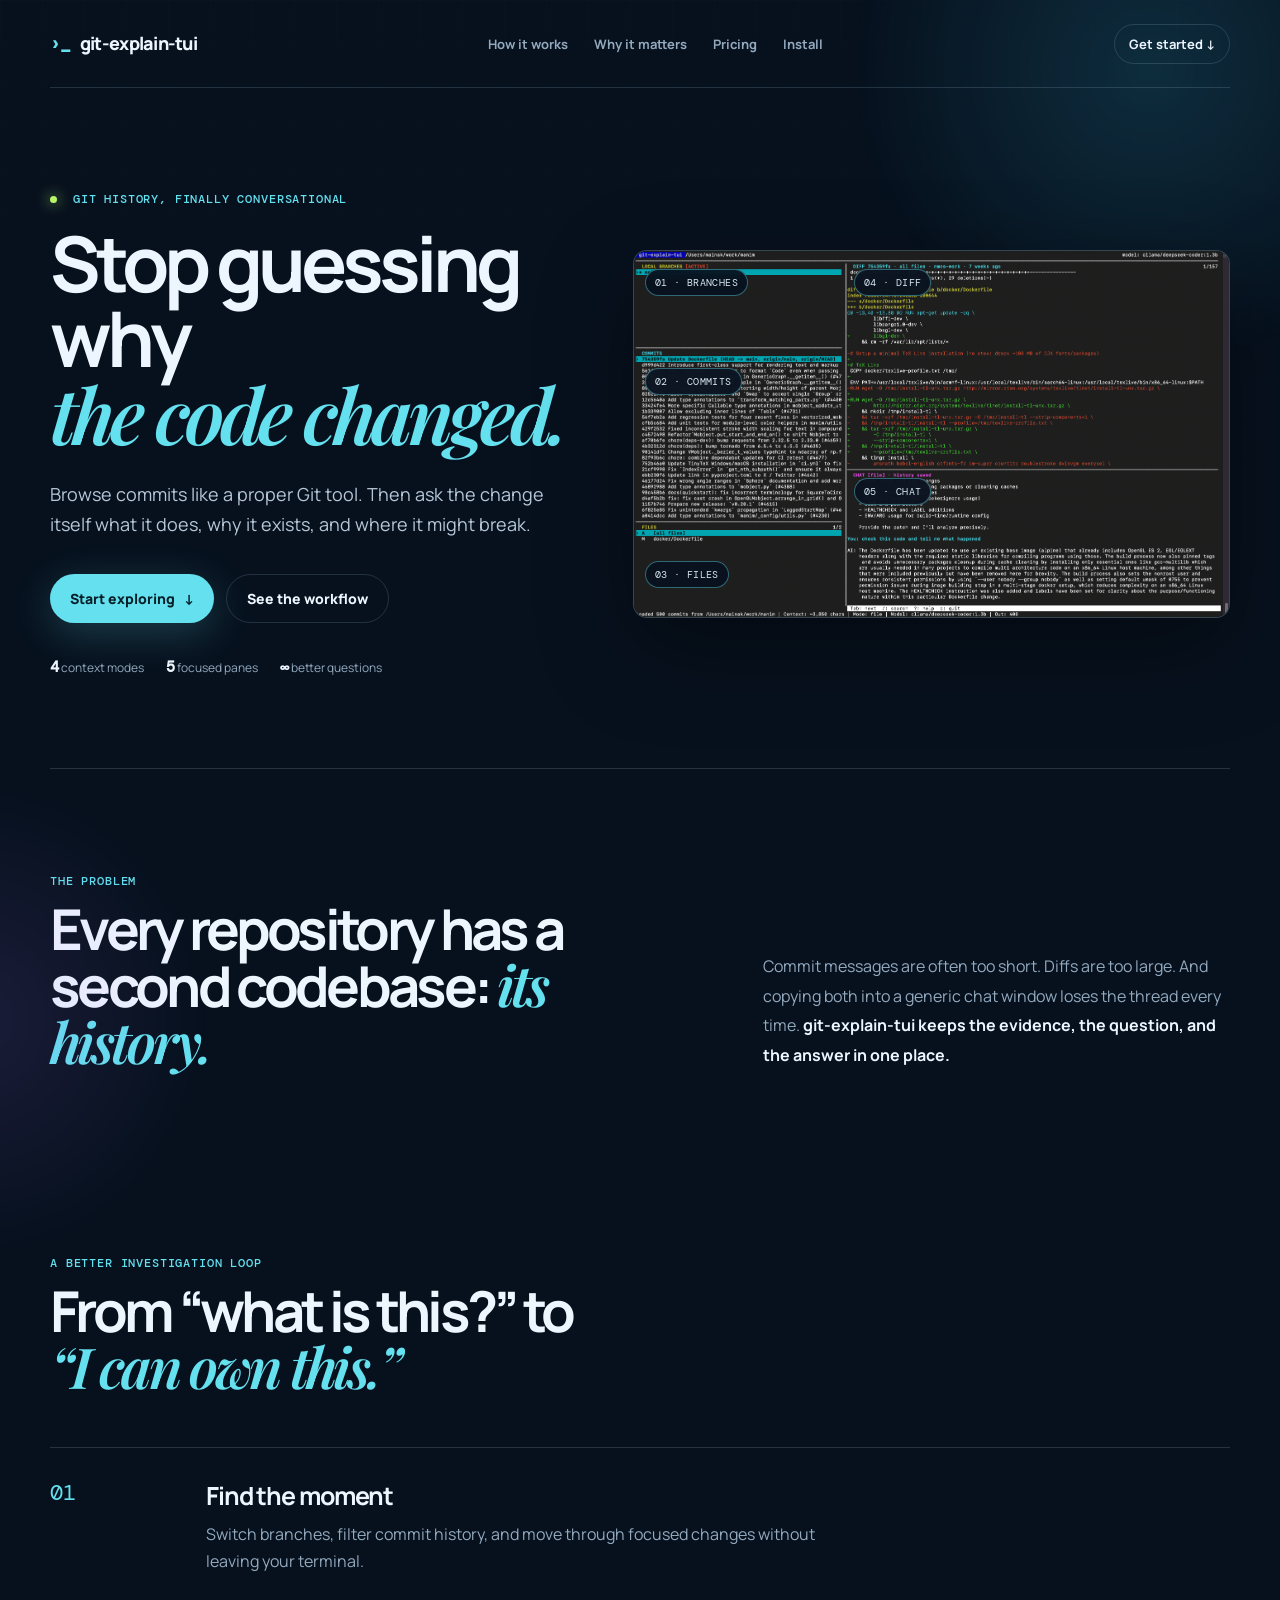
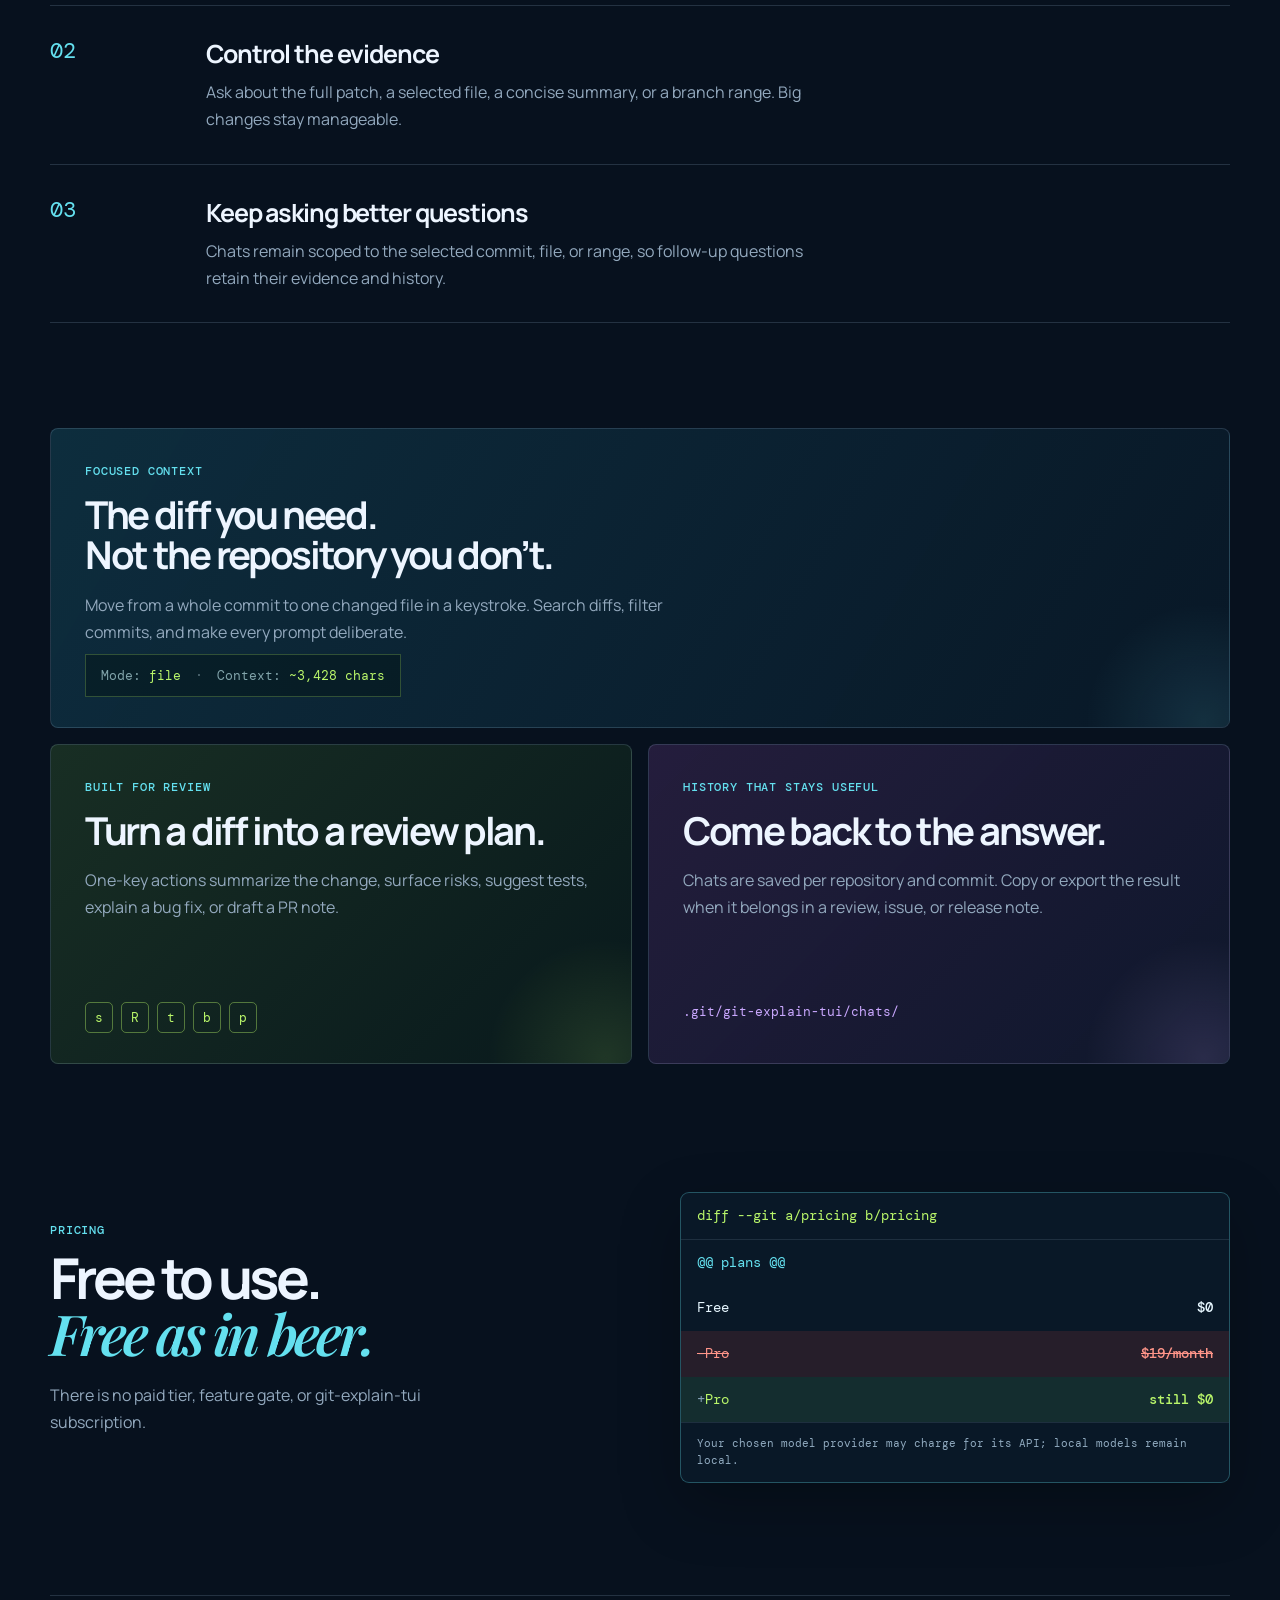
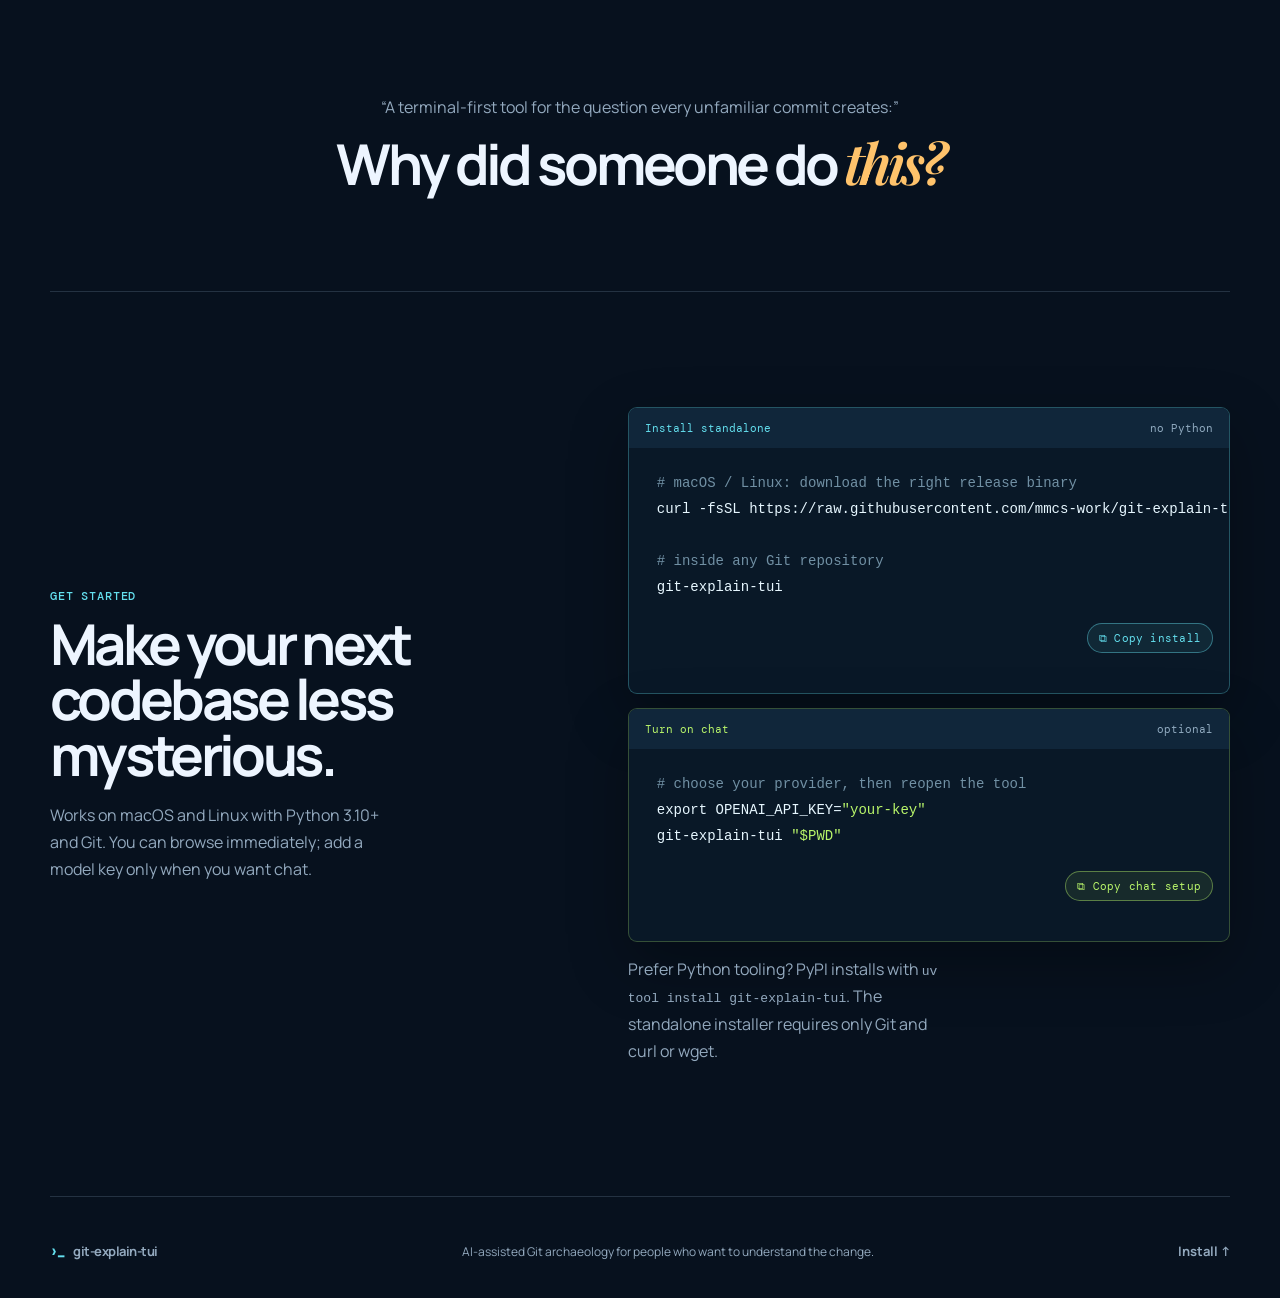
==== docs/index.html @ f576dd22 "Add standalone release installer" ====
<!doctype html>
<html lang="en">
  <head>
    <meta charset="utf-8" />
    <meta name="viewport" content="width=device-width, initial-scale=1" />
    <meta
      name="description"
      content="git-explain-tui is a terminal-first way to understand a repository's history with commit-scoped AI conversations."
    />
    <meta name="theme-color" content="#08111f" />
    <title>git-explain-tui — ask your Git history</title>
    <link rel="stylesheet" href="site.css" />
  </head>
  <body>
    <div class="glow glow-one" aria-hidden="true"></div>
    <div class="glow glow-two" aria-hidden="true"></div>

    <header class="site-header shell">
      <a class="brand" href="#top" aria-label="git-explain-tui home">
        <span class="brand-mark">›_</span> git-explain-tui
      </a>
      <nav aria-label="Main navigation">
        <a href="#workflow">How it works</a>
        <a href="#features">Why it matters</a>
        <a href="#pricing">Pricing</a>
        <a href="#install">Install</a>
      </nav>
      <a class="header-link" href="#install">Get started <span aria-hidden="true">↓</span></a>
    </header>

    <main id="top">
      <section class="hero shell">
        <div class="hero-copy">
          <p class="eyebrow"><span class="status-dot"></span> Git history, finally conversational</p>
          <h1>Stop guessing why<br /><em>the code changed.</em></h1>
          <p class="hero-lede">
            Browse commits like a proper Git tool. Then ask the change itself
            what it does, why it exists, and where it might break.
          </p>
          <div class="hero-actions">
            <a class="button button-primary" href="#install">Start exploring <span aria-hidden="true">↓</span></a>
            <a class="button button-quiet" href="#workflow">See the workflow</a>
          </div>
          <div class="proof-row" aria-label="Product highlights">
            <span><b>4</b> context modes</span>
            <span><b>5</b> focused panes</span>
            <span><b>∞</b> better questions</span>
          </div>
        </div>

        <div class="terminal-stage" aria-label="git-explain-tui terminal interface preview">
          <img src="git-explain-tui-interface.png" alt="git-explain-tui browsing commits, focused diffs, changed files, and a saved AI chat" />
          <span class="pane-label pane-branches" aria-hidden="true">01 · Branches</span>
          <span class="pane-label pane-commits" aria-hidden="true">02 · Commits</span>
          <span class="pane-label pane-files" aria-hidden="true">03 · Files</span>
          <span class="pane-label pane-diff" aria-hidden="true">04 · Diff</span>
          <span class="pane-label pane-chat" aria-hidden="true">05 · Chat</span>
        </div>
      </section>

      <section class="thesis shell">
        <p class="section-kicker">The problem</p>
        <div class="thesis-grid">
          <h2>Every repository has a<br />second codebase: <em>its history.</em></h2>
          <p>
            Commit messages are often too short. Diffs are too large. And copying both into a generic chat window loses the thread every time.
            <strong>git-explain-tui keeps the evidence, the question, and the answer in one place.</strong>
          </p>
        </div>
      </section>

      <section class="workflow shell" id="workflow">
        <div class="section-heading">
          <p class="section-kicker">A better investigation loop</p>
          <h2>From “what is this?” to<br /><em>“I can own this.”</em></h2>
        </div>
        <ol class="steps">
          <li>
            <span class="step-number">01</span>
            <div>
              <h3>Find the moment</h3>
              <p>Switch branches, filter commit history, and move through focused changes without leaving your terminal.</p>
            </div>
          </li>
          <li>
            <span class="step-number">02</span>
            <div>
              <h3>Control the evidence</h3>
              <p>Ask about the full patch, a selected file, a concise summary, or a branch range. Big changes stay manageable.</p>
            </div>
          </li>
          <li>
            <span class="step-number">03</span>
            <div>
              <h3>Keep asking better questions</h3>
              <p>Chats remain scoped to the selected commit, file, or range, so follow-up questions retain their evidence and history.</p>
            </div>
          </li>
        </ol>
      </section>

      <section class="feature-grid shell" id="features">
        <article class="feature feature-wide">
          <p class="feature-label">Focused context</p>
          <h3>The diff you need.<br />Not the repository you don’t.</h3>
          <p>Move from a whole commit to one changed file in a keystroke. Search diffs, filter commits, and make every prompt deliberate.</p>
          <div class="mini-code"><span>Mode:</span> file <i>·</i> <span>Context:</span> ~3,428 chars</div>
        </article>
        <article class="feature accent-green">
          <p class="feature-label">Built for review</p>
          <h3>Turn a diff into a review plan.</h3>
          <p>One-key actions summarize the change, surface risks, suggest tests, explain a bug fix, or draft a PR note.</p>
          <div class="key-row"><kbd>s</kbd><kbd>R</kbd><kbd>t</kbd><kbd>b</kbd><kbd>p</kbd></div>
        </article>
        <article class="feature accent-purple">
          <p class="feature-label">History that stays useful</p>
          <h3>Come back to the answer.</h3>
          <p>Chats are saved per repository and commit. Copy or export the result when it belongs in a review, issue, or release note.</p>
          <p class="path">.git/git-explain-tui/chats/</p>
        </article>
      </section>

      <section class="pricing shell" id="pricing" aria-labelledby="pricing-title">
        <div class="pricing-copy">
          <p class="section-kicker">Pricing</p>
          <h2 id="pricing-title">Free to use.<br /><em>Free as in beer.</em></h2>
          <p>There is no paid tier, feature gate, or git-explain-tui subscription.</p>
        </div>
        <div class="pricing-diff" aria-label="Free and Pro both cost zero dollars">
          <div class="diff-file">diff --git a/pricing b/pricing</div>
          <div class="diff-hunk">@@ plans @@</div>
          <div class="price-row"><span>Free</span><strong>$0</strong></div>
          <div class="price-row removed"><span>Pro</span><strong>$19/month</strong></div>
          <div class="price-row added"><span>Pro</span><strong>still $0</strong></div>
          <p class="pricing-note">Your chosen model provider may charge for its API; local models remain local.</p>
        </div>
      </section>

      <section class="quote shell">
        <p>“A terminal-first tool for the question every unfamiliar commit creates:”</p>
        <h2>Why did someone do <em>this?</em></h2>
      </section>

      <section class="install shell" id="install">
        <div>
          <p class="section-kicker">Get started</p>
          <h2>Make your next<br />codebase less mysterious.</h2>
          <p class="install-copy">Works on macOS and Linux with Python 3.10+ and Git. You can browse immediately; add a model key only when you want chat.</p>
        </div>
        <div class="install-stack">
          <div class="install-card">
            <div class="install-tabs"><span class="active">Install standalone</span><span>no Python</span></div>
            <pre><code id="try-command"><span class="dim"># macOS / Linux: download the right release binary</span>
curl -fsSL https://raw.githubusercontent.com/mmcs-work/git-explain-tui/main/install.sh | sh

<span class="dim"># inside any Git repository</span>
git-explain-tui</code></pre>
            <button class="copy-button" type="button" data-copy-target="try-command">Copy install</button>
            <p class="copy-message" aria-live="polite"></p>
          </div>
          <div class="install-card install-card-secondary">
            <div class="install-tabs"><span class="active">Turn on chat</span><span>optional</span></div>
            <pre><code id="chat-command"><span class="dim"># choose your provider, then reopen the tool</span>
export OPENAI_API_KEY=<span class="string">"your-key"</span>
git-explain-tui <span class="string">"$PWD"</span></code></pre>
            <button class="copy-button" type="button" data-copy-target="chat-command">Copy chat setup</button>
            <p class="copy-message" aria-live="polite"></p>
          </div>
          <p class="install-copy">Prefer Python tooling? PyPI installs with <code>uv tool install git-explain-tui</code>. The standalone installer requires only Git and curl or wget.</p>
        </div>
      </section>
    </main>

    <footer class="shell footer">
      <a class="brand" href="#top"><span class="brand-mark">›_</span> git-explain-tui</a>
      <p>AI-assisted Git archaeology for people who want to understand the change.</p>
      <a href="#install">Install <span aria-hidden="true">↑</span></a>
    </footer>
    <script src="site.js"></script>
  </body>
</html>
---- docs/site.css ----
@import url('https://fonts.googleapis.com/css2?family=DM+Mono:wght@400;500&family=Manrope:wght@400;500;600;700;800&family=Playfair+Display:ital,wght@0,600;0,700;1,600;1,700&display=swap');

:root { --ink:#edf5ff; --muted:#93a9be; --line:rgba(176,211,239,.17); --night:#07111e; --panel:#0b1a2a; --cyan:#64e0ef; --lime:#b9f66a; --violet:#caa8ff; --orange:#ffc36b; }
* { box-sizing:border-box; }
html { scroll-behavior:smooth; }
body { margin:0; color:var(--ink); background:var(--night); font-family:Manrope,system-ui,sans-serif; overflow-x:hidden; }
body::before { content:""; position:fixed; inset:0; pointer-events:none; opacity:.42; background-image:linear-gradient(rgba(145,187,218,.035) 1px,transparent 1px),linear-gradient(90deg,rgba(145,187,218,.035) 1px,transparent 1px); background-size:42px 42px; mask-image:linear-gradient(to bottom,black,transparent 72%); }
.shell { width:min(1180px,calc(100% - 48px)); margin-inline:auto; }
.glow { position:absolute; border-radius:50%; filter:blur(2px); pointer-events:none; }
.glow-one { width:620px; height:620px; top:-240px; right:-180px; background:radial-gradient(circle,rgba(49,172,205,.18),transparent 68%); }
.glow-two { width:480px; height:480px; top:780px; left:-270px; background:radial-gradient(circle,rgba(164,109,245,.13),transparent 70%); }
.site-header { height:88px; display:flex; align-items:center; justify-content:space-between; position:relative; z-index:1; border-bottom:1px solid var(--line); }
.brand { color:var(--ink); font-weight:800; text-decoration:none; letter-spacing:-.04em; font-size:18px; }
.brand-mark { color:var(--cyan); font-family:"DM Mono",monospace; margin-right:6px; }
nav { display:flex; gap:26px; } nav a,.header-link,.footer a { color:var(--muted); text-decoration:none; font-size:13px; font-weight:700; } nav a:hover,.header-link:hover,.footer a:hover { color:var(--cyan); }
.header-link { color:var(--ink); border:1px solid var(--line); border-radius:999px; padding:10px 14px; }
.hero { min-height:680px; display:grid; grid-template-columns:1fr 1.1fr; gap:40px; align-items:center; padding:88px 0 76px; position:relative; }
.eyebrow,.section-kicker,.feature-label { color:var(--cyan); font-family:"DM Mono",monospace; font-size:12px; font-weight:500; letter-spacing:.07em; text-transform:uppercase; }
.status-dot { width:7px; height:7px; display:inline-block; border-radius:50%; background:var(--lime); box-shadow:0 0 14px var(--lime); margin-right:8px; }
h1,h2,h3,p { margin-top:0; } h1,h2 { letter-spacing:-.065em; line-height:.98; } h1 { font-size:clamp(52px,6vw,84px); margin:18px 0 26px; } h2 { font-size:clamp(38px,4.4vw,62px); } h1 em,h2 em { font-family:"Playfair Display",serif; font-weight:600; color:var(--cyan); } .hero-lede { max-width:500px; color:#b6c7d7; font-size:18px; line-height:1.7; }
.hero-actions { display:flex; gap:12px; margin:34px 0; }.button { display:inline-flex; gap:9px; align-items:center; text-decoration:none; border-radius:999px; padding:14px 20px; font-size:14px; font-weight:800; }.button-primary { background:var(--cyan); color:#06202a; box-shadow:0 10px 40px rgba(100,224,239,.22); }.button-quiet { color:var(--ink); border:1px solid var(--line); }.button:hover { transform:translateY(-2px); }
.proof-row { display:flex; gap:22px; color:var(--muted); font-size:12px; }.proof-row b { color:var(--ink); font-family:"DM Mono",monospace; font-size:15px; }
.terminal-stage { position:relative; max-width:700px; margin-left:auto; filter:drop-shadow(0 30px 46px rgba(0,0,0,.42)); }.terminal-stage img { width:100%; display:block; border:1px solid rgba(158,218,239,.25); border-radius:14px; background:#10151c; }.pane-label { position:absolute; z-index:1; border:1px solid rgba(100,224,239,.42); border-radius:999px; background:rgba(7,17,30,.9); backdrop-filter:blur(7px); color:#d8e8f3; font:10px "DM Mono",monospace; padding:6px 9px; text-transform:uppercase; letter-spacing:.04em; }.pane-branches { left:2%; top:5%; }.pane-commits { left:2%; top:32%; }.pane-files { left:2%; bottom:8%; }.pane-diff { left:37%; top:5%; }.pane-chat { left:37%; top:62%; }
.thesis { padding:104px 0; border-top:1px solid var(--line); }.thesis-grid { display:grid; grid-template-columns:1.15fr .85fr; gap:80px; align-items:end; }.thesis-grid h2 { margin:0; }.thesis-grid p { color:var(--muted); font-size:16px; line-height:1.85; margin:0; }.thesis-grid strong { color:var(--ink); font-weight:700; }
.workflow { padding:80px 0 105px; }.section-heading { margin-bottom:52px; }.section-heading h2 { margin-bottom:0; }.steps { list-style:none; padding:0; margin:0; border-top:1px solid var(--line); }.steps li { display:grid; grid-template-columns:130px 1fr; gap:26px; padding:30px 0; border-bottom:1px solid var(--line); }.step-number { font:22px "DM Mono",monospace; color:var(--cyan); }.steps h3 { font-size:25px; letter-spacing:-.045em; margin:0 0 8px; }.steps p { max-width:610px; color:var(--muted); line-height:1.7; margin:0; }
.feature-grid { display:grid; grid-template-columns:1fr 1fr; gap:16px; padding-bottom:108px; }.feature { min-height:320px; padding:34px; border:1px solid var(--line); background:linear-gradient(135deg,rgba(22,44,64,.68),rgba(10,23,38,.76)); border-radius:8px; position:relative; overflow:hidden; }.feature::after { content:""; position:absolute; width:250px; height:250px; border-radius:50%; right:-100px; bottom:-120px; background:radial-gradient(circle,rgba(100,224,239,.12),transparent 67%); }.feature-wide { grid-column:span 2; min-height:300px; background:linear-gradient(120deg,rgba(16,54,71,.76),rgba(9,25,41,.82)); }.feature h3 { max-width:650px; font-size:clamp(27px,3vw,42px); letter-spacing:-.06em; line-height:1.05; margin:16px 0; }.feature p:not(.feature-label):not(.path) { max-width:590px; color:var(--muted); line-height:1.7; }.mini-code,.path { position:absolute; bottom:30px; font:13px "DM Mono",monospace; color:var(--lime); }.mini-code { border:1px solid rgba(185,246,106,.24); padding:12px 15px; background:rgba(4,18,21,.45); }.mini-code span { color:#81a4aa; }.mini-code i { color:#5b737d; padding:0 6px; }.accent-green { background:linear-gradient(135deg,rgba(29,54,37,.8),rgba(9,27,28,.8)); }.accent-green::after { background:radial-gradient(circle,rgba(185,246,106,.13),transparent 67%); }.accent-purple { background:linear-gradient(135deg,rgba(48,34,72,.73),rgba(16,25,47,.82)); }.accent-purple::after { background:radial-gradient(circle,rgba(202,168,255,.14),transparent 67%); }.key-row { position:absolute; bottom:30px; display:flex; gap:8px; }.key-row kbd { border:1px solid rgba(185,246,106,.4); color:var(--lime); border-radius:5px; padding:6px 9px; font:13px "DM Mono",monospace; }.path { color:var(--violet); }
.pricing { display:grid; grid-template-columns:1fr 1fr; gap:80px; align-items:center; padding:20px 0 112px; }.pricing-copy h2 { margin:12px 0 20px; }.pricing-copy > p:last-child { max-width:430px; color:var(--muted); line-height:1.7; }.pricing-diff { overflow:hidden; border:1px solid rgba(100,224,239,.3); border-radius:9px; background:#091827; box-shadow:0 22px 60px rgba(0,0,0,.25); font:14px/1.55 "DM Mono",monospace; }.diff-file,.diff-hunk,.price-row,.pricing-note { padding:12px 16px; margin:0; }.diff-file { color:var(--lime); border-bottom:1px solid rgba(176,211,239,.12); }.diff-hunk { color:var(--cyan); }.price-row { display:flex; justify-content:space-between; color:#e7f7ff; }.price-row::before { content:" "; color:#86a2b8; }.price-row span { margin-right:auto; }.price-row strong { font-weight:500; }.price-row.removed { color:#ff9589; background:rgba(203,67,61,.15); text-decoration:line-through; }.price-row.removed::before { content:"- "; }.price-row.added { color:var(--lime); background:rgba(79,165,97,.15); }.price-row.added::before { content:"+ "; }.pricing-note { border-top:1px solid rgba(176,211,239,.12); color:#91abc0; font-size:11px; }
.quote { border-block:1px solid var(--line); text-align:center; padding:100px 20px; }.quote p { color:var(--muted); }.quote h2 { margin:0; }.quote em { color:var(--orange); }
.install { display:grid; grid-template-columns:.9fr 1.1fr; gap:85px; align-items:center; padding:115px 0; }.install h2 { margin:12px 0 20px; }.install-copy { color:var(--muted); line-height:1.7; max-width:330px; }.install-stack { display:grid; gap:14px; }.install-card { overflow:hidden; border:1px solid rgba(100,224,239,.3); background:#091827; border-radius:9px; box-shadow:0 22px 60px rgba(0,0,0,.3); }.install-card-secondary { border-color:rgba(185,246,106,.25); }.install-tabs { display:flex; justify-content:space-between; padding:13px 16px; background:#10263a; color:#91abc0; font:11px "DM Mono",monospace; }.install-tabs .active { color:var(--cyan); }.install-card-secondary .install-tabs .active { color:var(--lime); }.install-card pre { margin:0; padding:22px 28px; overflow:auto; color:#e7f7ff; font:14px/1.8 "DM Mono",monospace; }.dim { color:#7190a4; }.string { color:var(--lime); }.copy-button { display:block; width:auto; margin:0 16px 0 auto; border:1px solid rgba(100,224,239,.42); border-radius:999px; background:rgba(100,224,239,.08); padding:7px 11px; color:var(--cyan); cursor:pointer; font:11px "DM Mono",monospace; letter-spacing:.02em; }.copy-button::before { content:"⧉ "; }.install-card-secondary .copy-button { border-color:rgba(185,246,106,.42); background:rgba(185,246,106,.08); color:var(--lime); }.copy-button:hover { border-color:var(--cyan); background:rgba(100,224,239,.18); }.install-card-secondary .copy-button:hover { border-color:var(--lime); background:rgba(185,246,106,.18); }.copy-message { min-height:23px; margin:7px 16px 10px; color:var(--lime); font-size:12px; }
.footer { min-height:110px; display:flex; justify-content:space-between; align-items:center; gap:20px; border-top:1px solid var(--line); color:var(--muted); font-size:12px; }.footer p { margin:0; }
@media (max-width:850px) { nav { display:none; }.hero,.thesis-grid,.install,.pricing { grid-template-columns:1fr; }.hero { padding-top:68px; }.terminal-stage { margin:12px auto 0; }.thesis-grid,.install,.pricing { gap:30px; }.feature-grid { grid-template-columns:1fr; }.feature-wide { grid-column:auto; }.note-one { left:-10px; }.note-two { right:-10px; }.footer { padding:25px 0; flex-wrap:wrap; } }
@media (max-width:560px) { .shell { width:min(100% - 30px,1180px); }.site-header { height:70px; }.header-link { font-size:11px; padding:8px 10px; }.hero { min-height:auto; padding:55px 0 64px; }.proof-row { gap:12px; flex-wrap:wrap; }.pane-label { display:none; }.steps li { grid-template-columns:55px 1fr; gap:10px; }.feature { min-height:285px; padding:26px; }.install { padding:75px 0; }.install-card pre { padding:20px; font-size:12px; } }
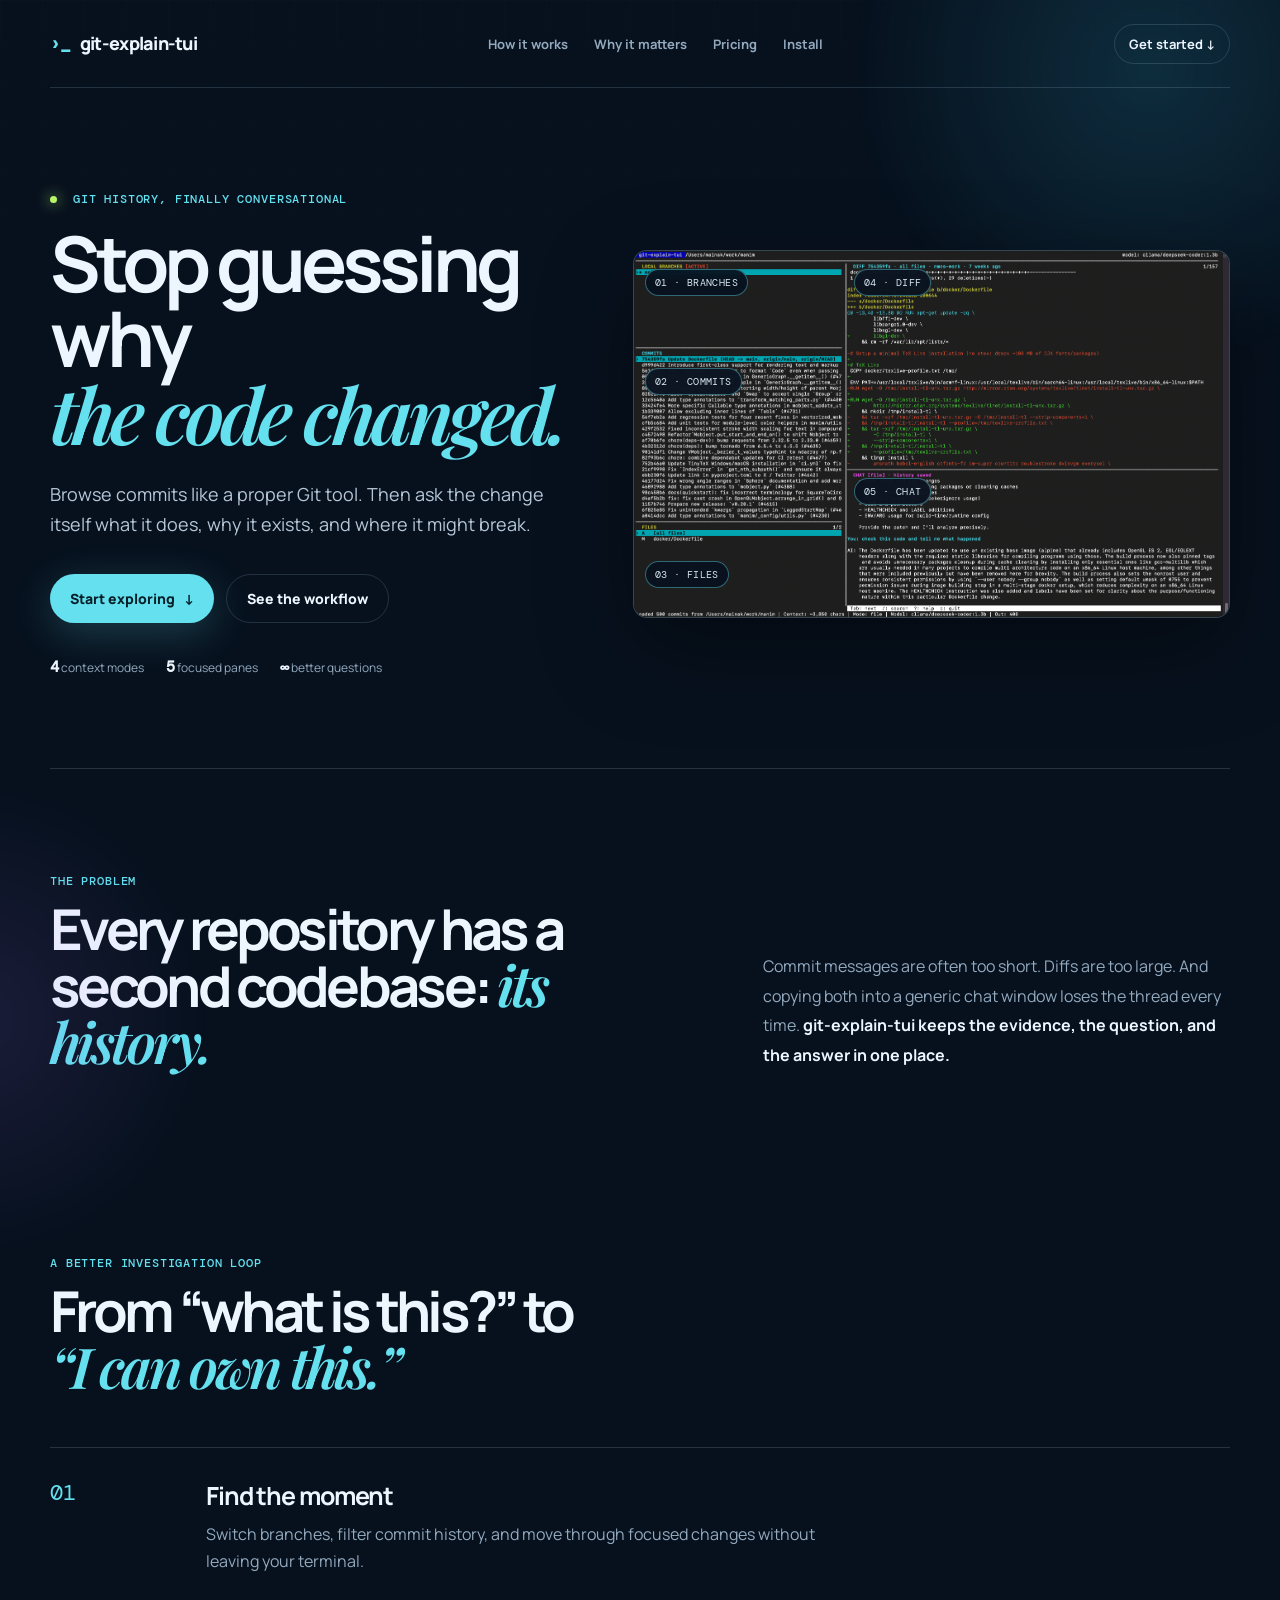
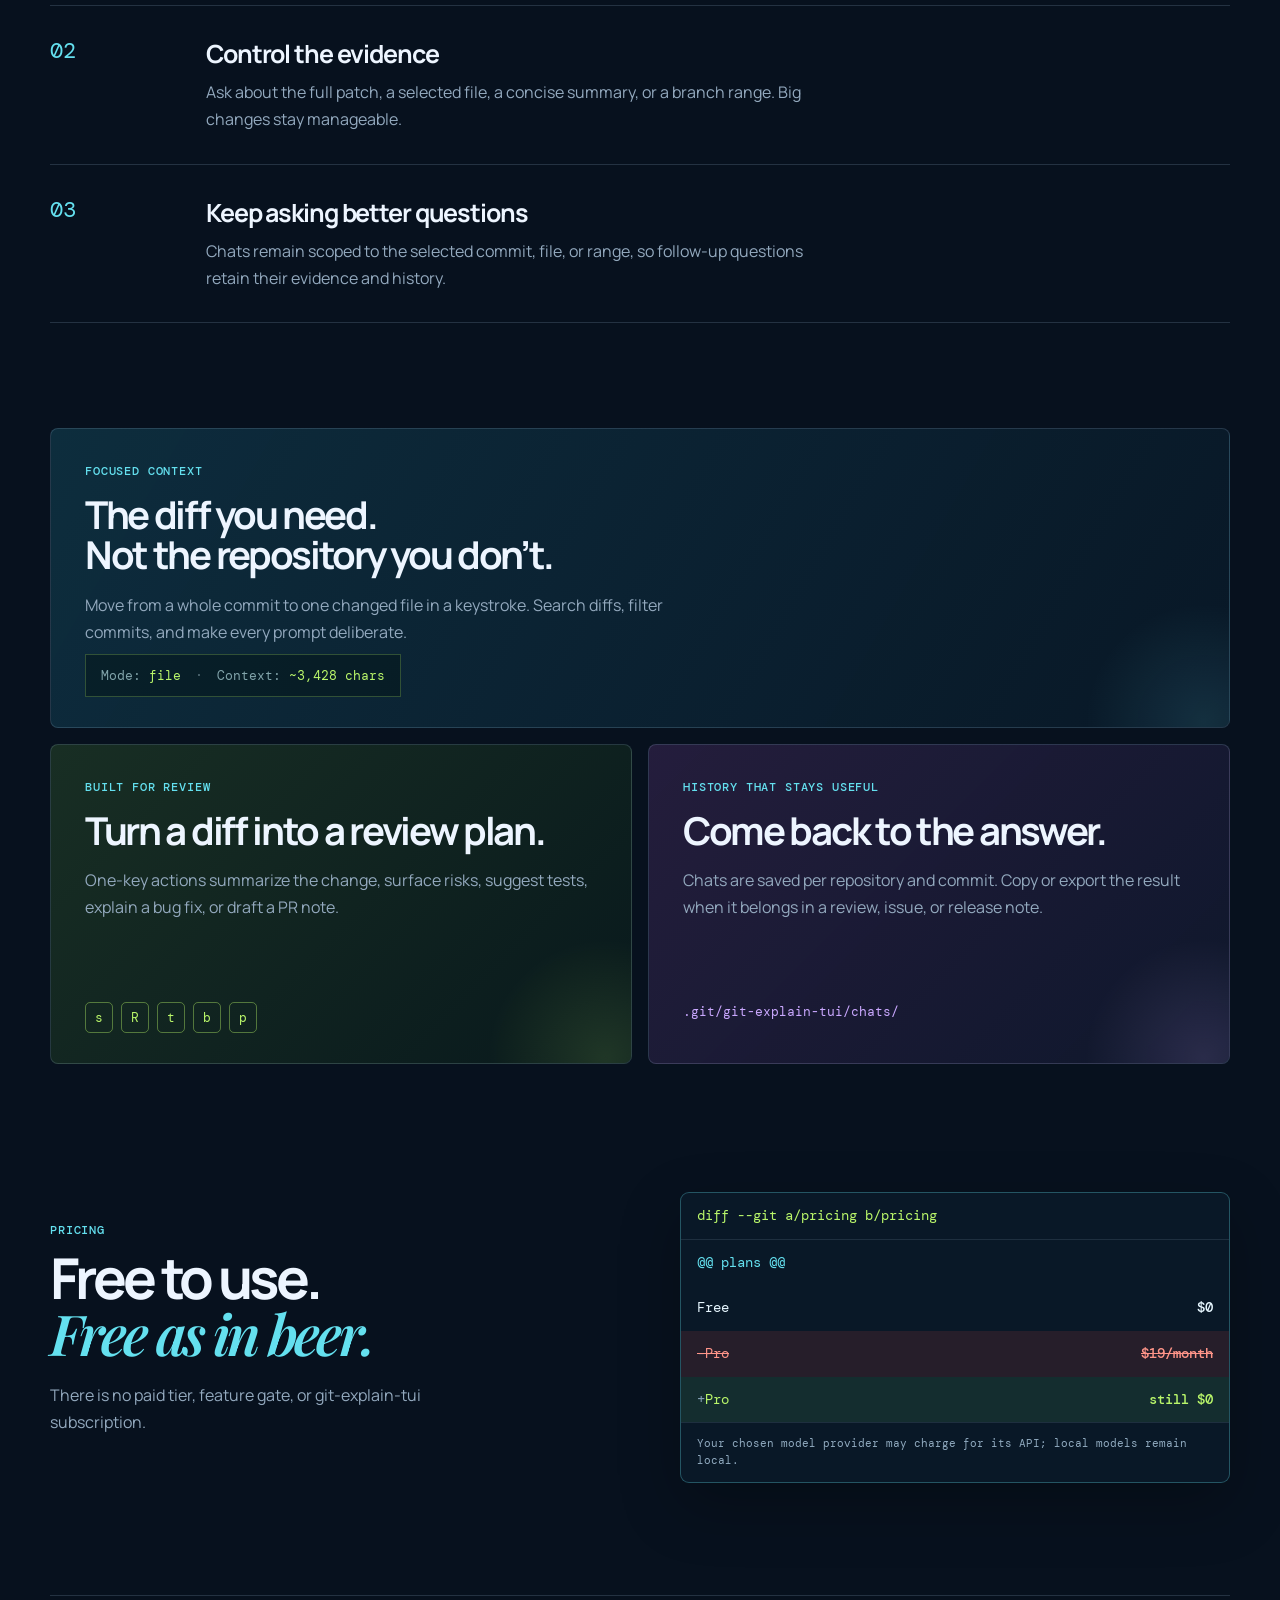
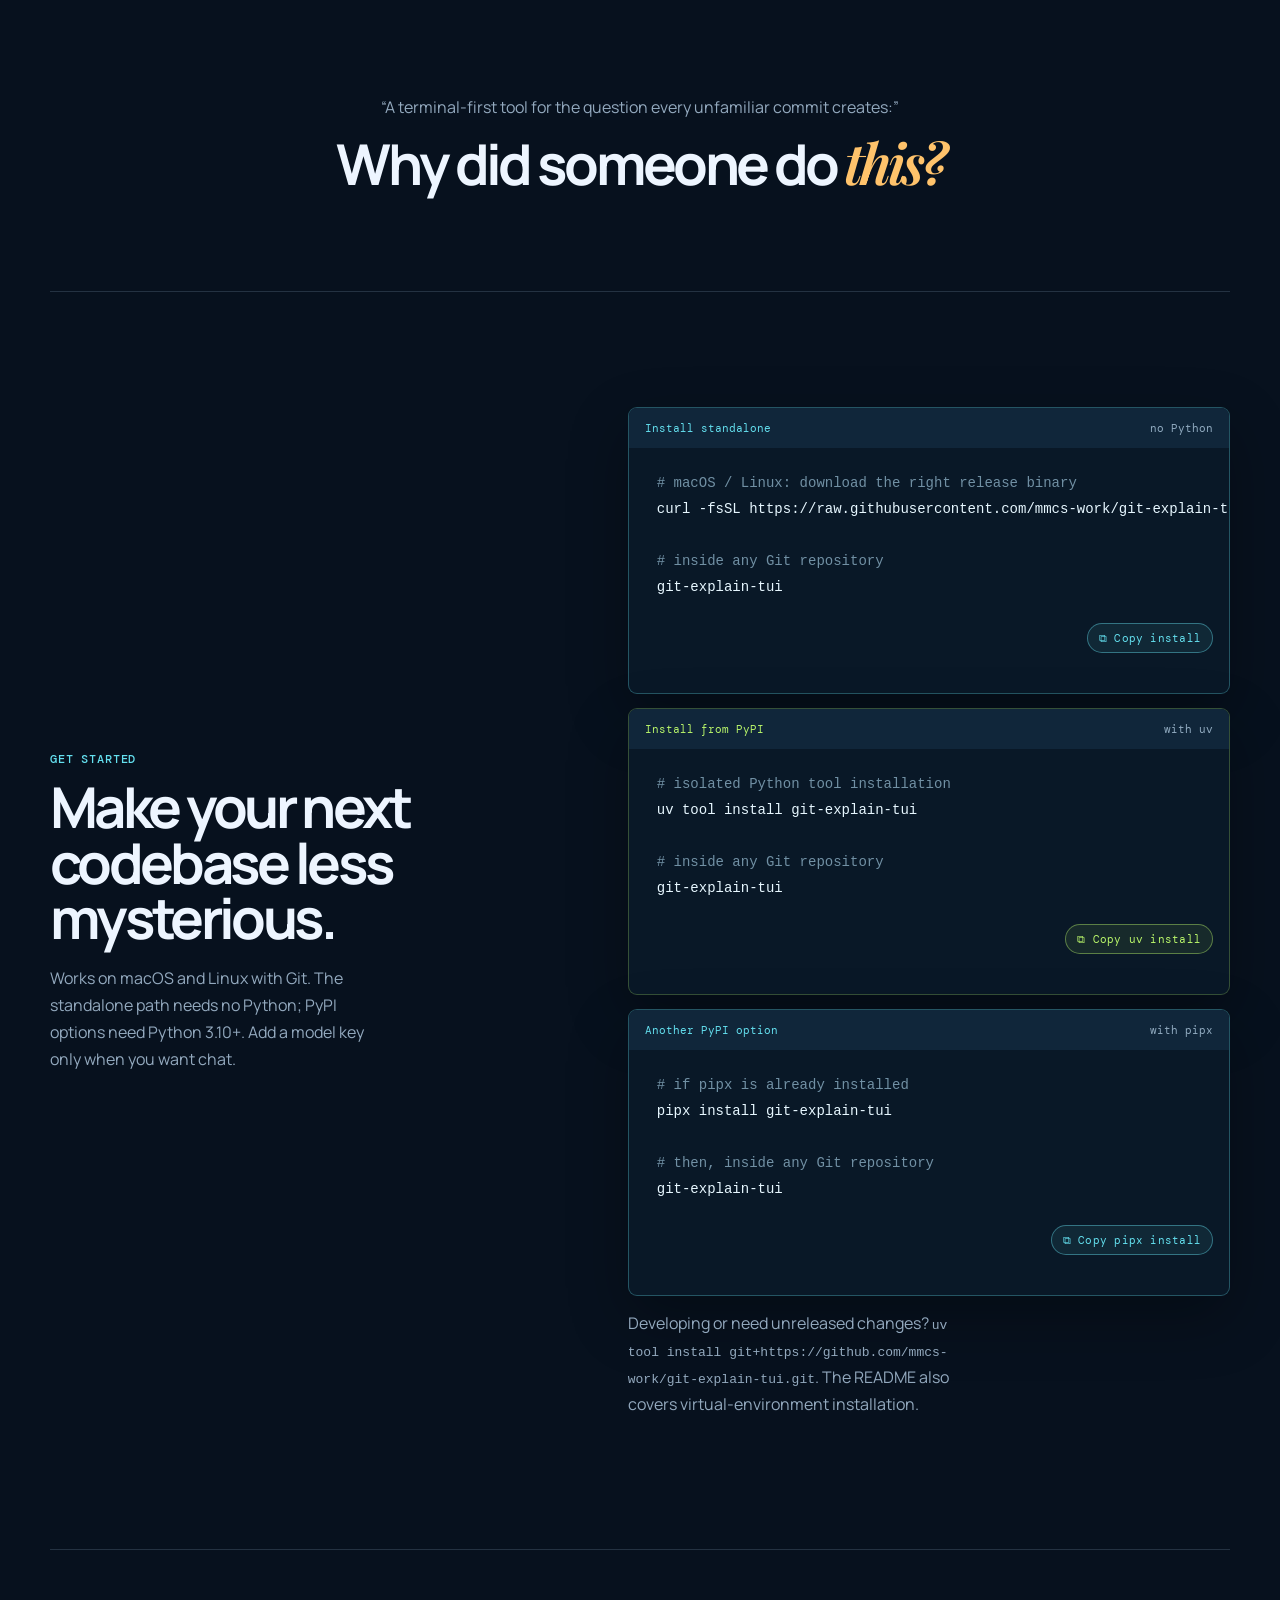
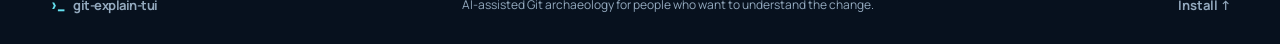
==== commit 688d9697: "Document installation options" ====
--- a/docs/index.html
+++ b/docs/index.html
@@ -145,7 +145,7 @@
         <div>
           <p class="section-kicker">Get started</p>
           <h2>Make your next<br />codebase less mysterious.</h2>
-          <p class="install-copy">Works on macOS and Linux with Python 3.10+ and Git. You can browse immediately; add a model key only when you want chat.</p>
+          <p class="install-copy">Works on macOS and Linux with Git. The standalone path needs no Python; PyPI options need Python 3.10+. Add a model key only when you want chat.</p>
         </div>
         <div class="install-stack">
           <div class="install-card">
@@ -159,14 +159,26 @@
             <p class="copy-message" aria-live="polite"></p>
           </div>
           <div class="install-card install-card-secondary">
-            <div class="install-tabs"><span class="active">Turn on chat</span><span>optional</span></div>
-            <pre><code id="chat-command"><span class="dim"># choose your provider, then reopen the tool</span>
-export OPENAI_API_KEY=<span class="string">"your-key"</span>
-git-explain-tui <span class="string">"$PWD"</span></code></pre>
-            <button class="copy-button" type="button" data-copy-target="chat-command">Copy chat setup</button>
+            <div class="install-tabs"><span class="active">Install from PyPI</span><span>with uv</span></div>
+            <pre><code id="uv-command"><span class="dim"># isolated Python tool installation</span>
+uv tool install git-explain-tui
+
+<span class="dim"># inside any Git repository</span>
+git-explain-tui</code></pre>
+            <button class="copy-button" type="button" data-copy-target="uv-command">Copy uv install</button>
             <p class="copy-message" aria-live="polite"></p>
           </div>
-          <p class="install-copy">Prefer Python tooling? PyPI installs with <code>uv tool install git-explain-tui</code>. The standalone installer requires only Git and curl or wget.</p>
+          <div class="install-card">
+            <div class="install-tabs"><span class="active">Another PyPI option</span><span>with pipx</span></div>
+            <pre><code id="pipx-command"><span class="dim"># if pipx is already installed</span>
+pipx install git-explain-tui
+
+<span class="dim"># then, inside any Git repository</span>
+git-explain-tui</code></pre>
+            <button class="copy-button" type="button" data-copy-target="pipx-command">Copy pipx install</button>
+            <p class="copy-message" aria-live="polite"></p>
+          </div>
+          <p class="install-copy">Developing or need unreleased changes? <code>uv tool install git+https://github.com/mmcs-work/git-explain-tui.git</code>. The README also covers virtual-environment installation.</p>
         </div>
       </section>
     </main>
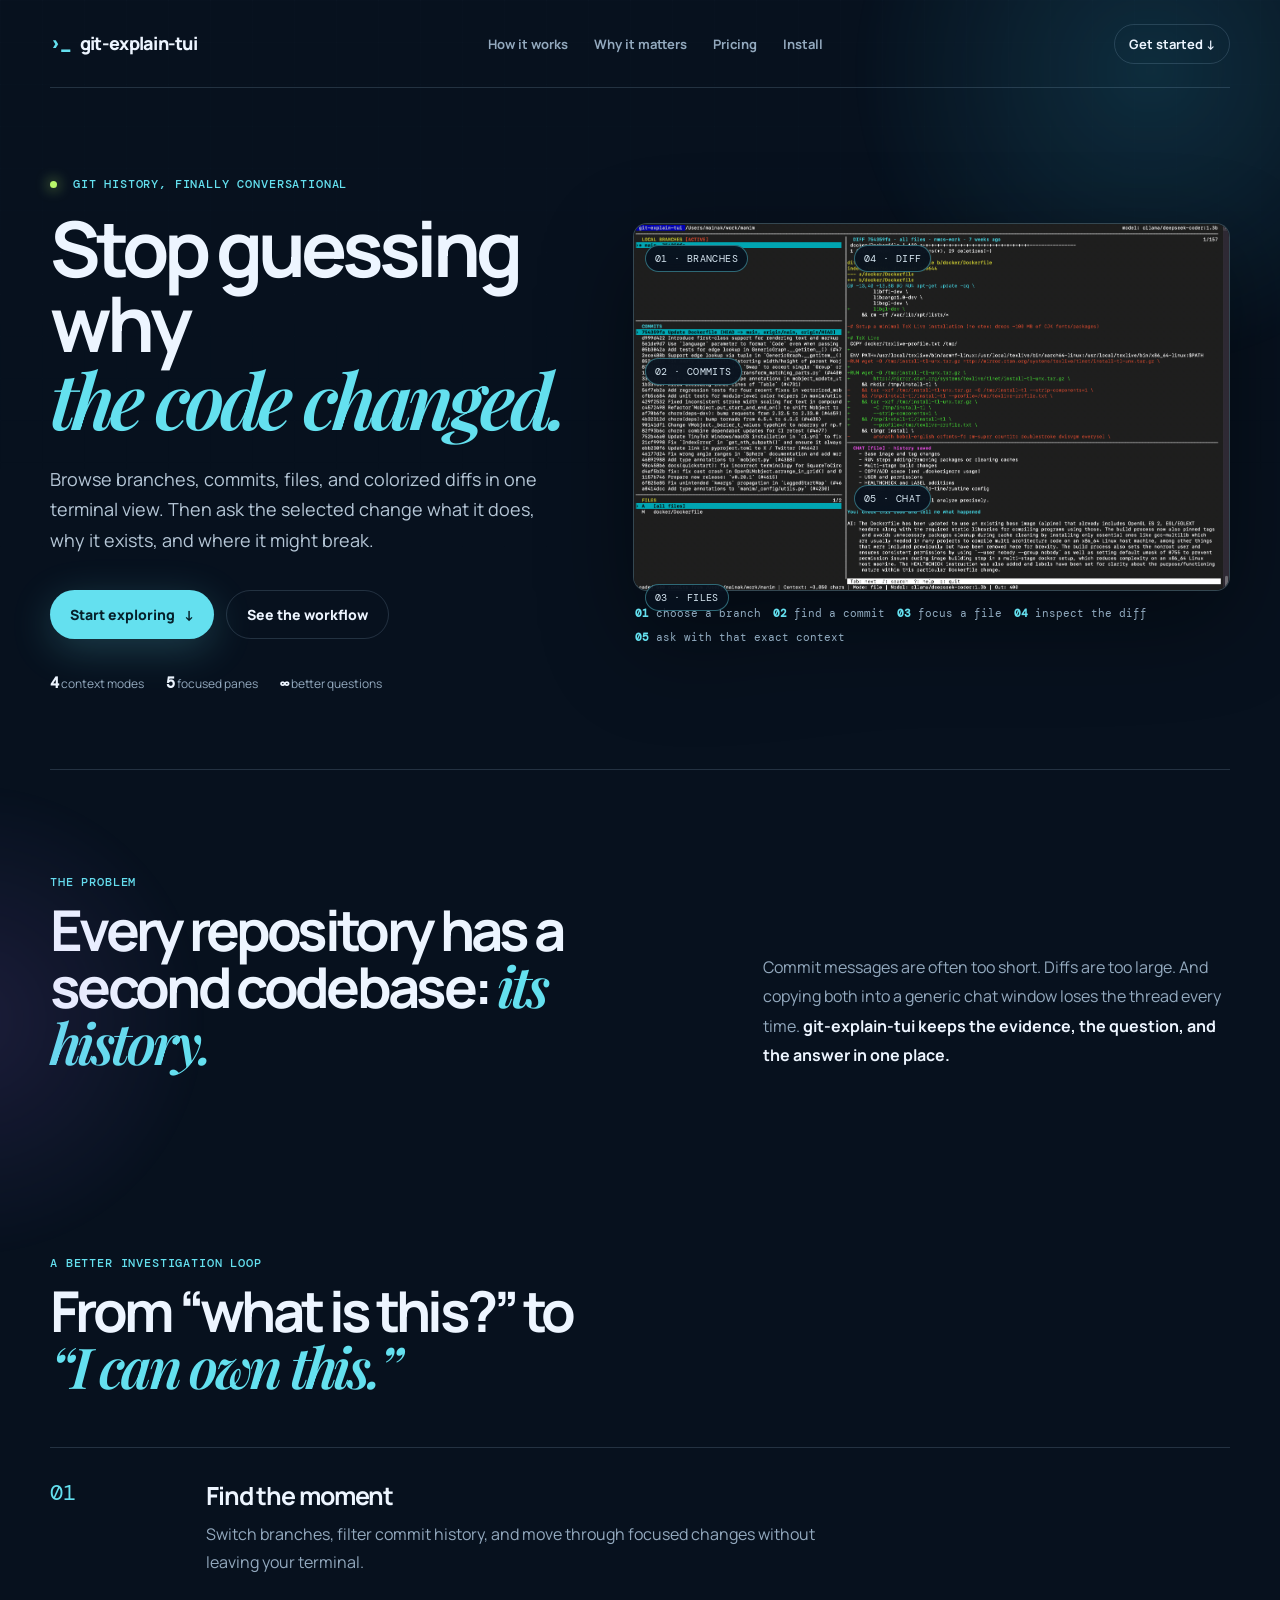
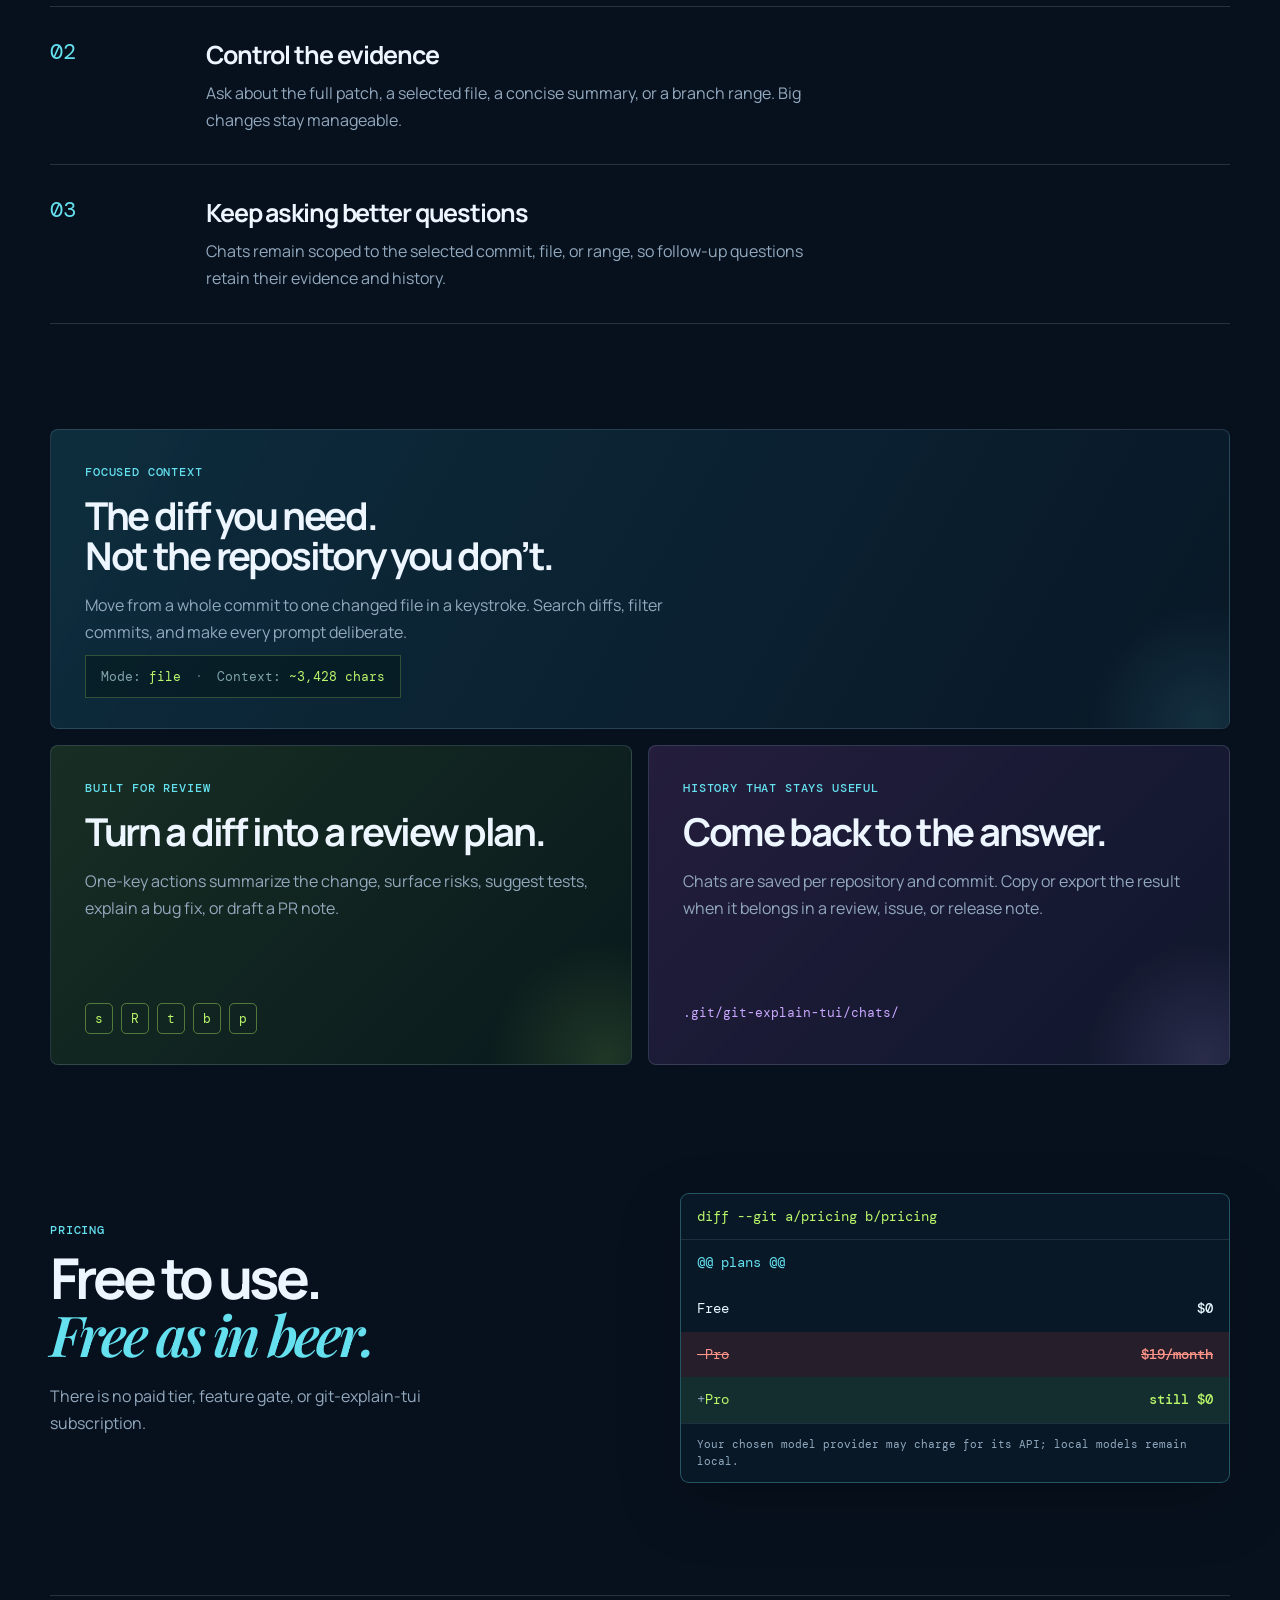
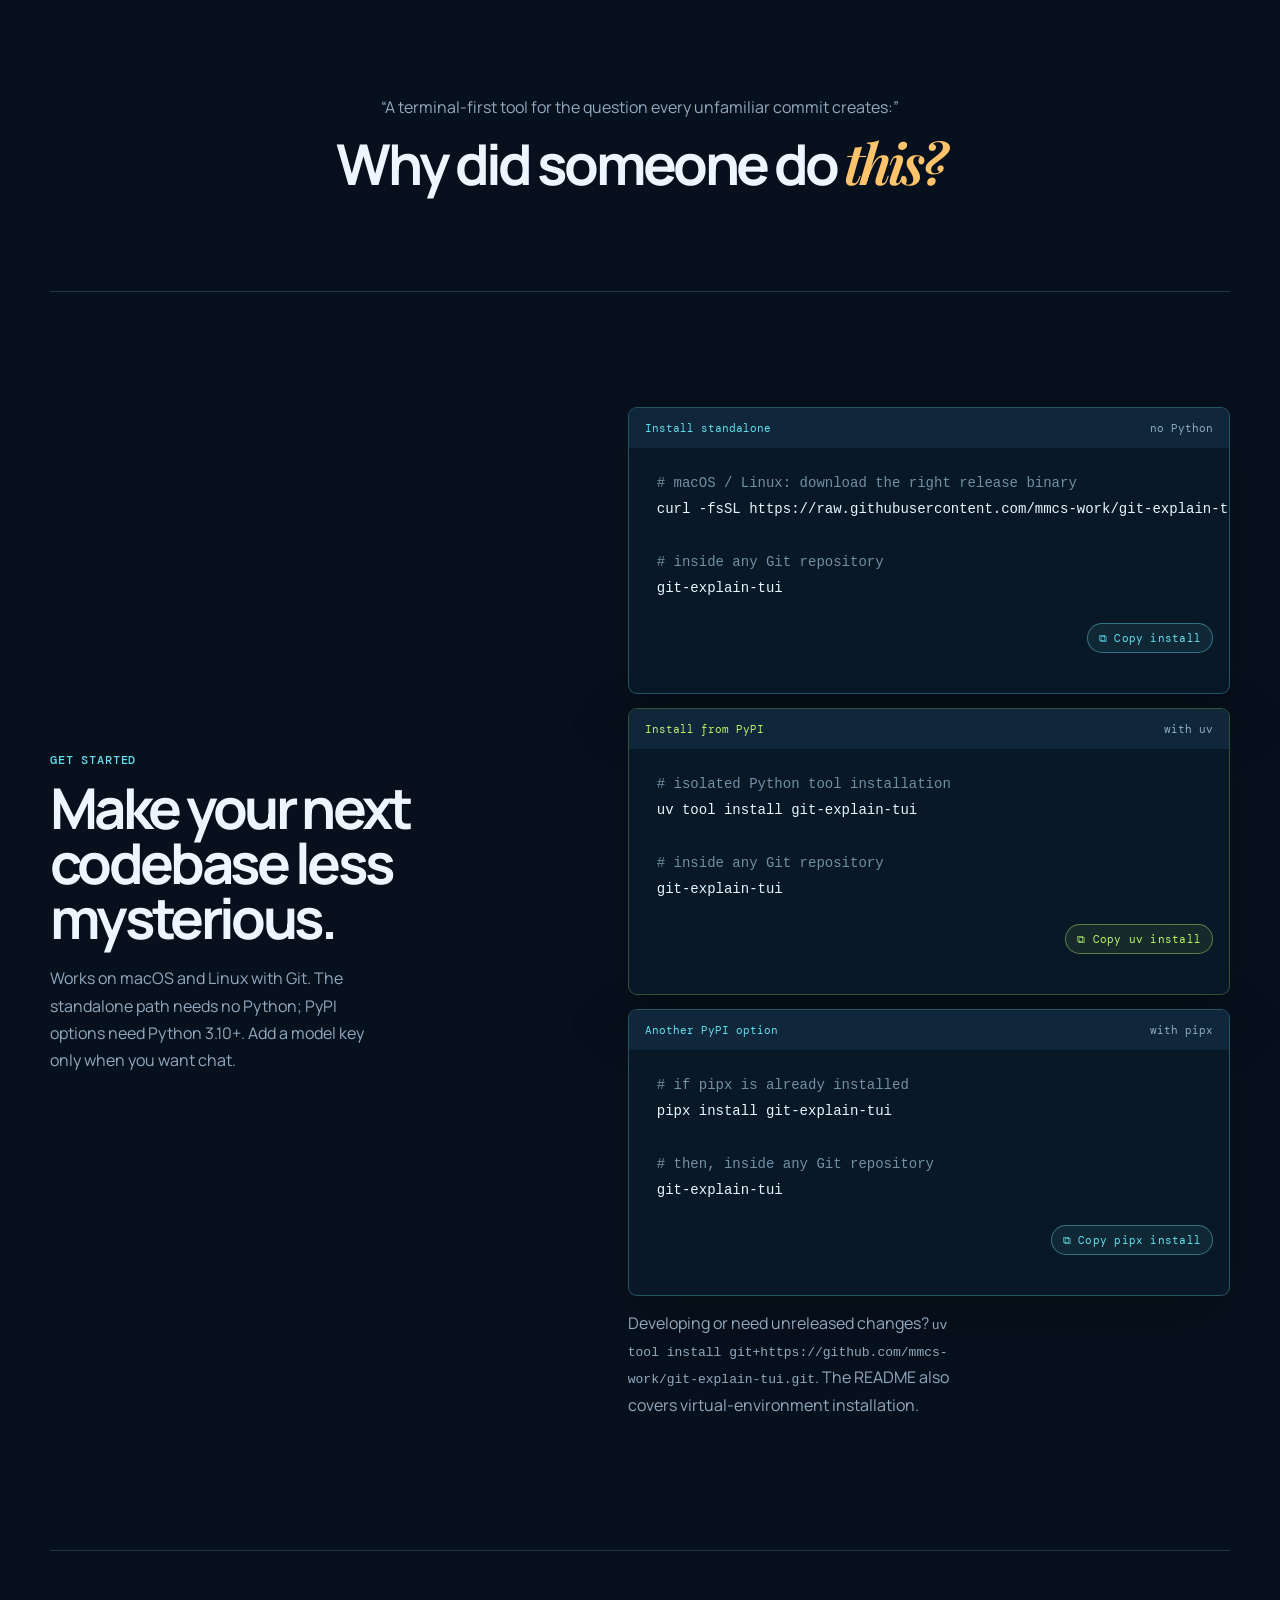
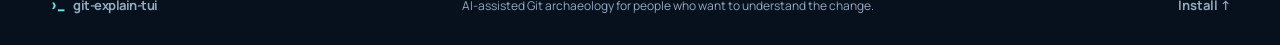
==== commit a6f81cab: "Clarify GitHub Pages product walkthrough" ====
--- a/docs/index.html
+++ b/docs/index.html
@@ -34,8 +34,9 @@
           <p class="eyebrow"><span class="status-dot"></span> Git history, finally conversational</p>
           <h1>Stop guessing why<br /><em>the code changed.</em></h1>
           <p class="hero-lede">
-            Browse commits like a proper Git tool. Then ask the change itself
-            what it does, why it exists, and where it might break.
+            Browse branches, commits, files, and colorized diffs in one terminal
+            view. Then ask the selected change what it does, why it exists, and
+            where it might break.
           </p>
           <div class="hero-actions">
             <a class="button button-primary" href="#install">Start exploring <span aria-hidden="true">↓</span></a>
@@ -55,6 +56,11 @@
           <span class="pane-label pane-files" aria-hidden="true">03 · Files</span>
           <span class="pane-label pane-diff" aria-hidden="true">04 · Diff</span>
           <span class="pane-label pane-chat" aria-hidden="true">05 · Chat</span>
+          <p class="terminal-caption">
+            <span><b>01</b> choose a branch</span><span><b>02</b> find a commit</span>
+            <span><b>03</b> focus a file</span><span><b>04</b> inspect the diff</span>
+            <span><b>05</b> ask with that exact context</span>
+          </p>
         </div>
       </section>
 
--- a/docs/site.css
+++ b/docs/site.css
@@ -20,7 +20,7 @@
 h1,h2,h3,p { margin-top:0; } h1,h2 { letter-spacing:-.065em; line-height:.98; } h1 { font-size:clamp(52px,6vw,84px); margin:18px 0 26px; } h2 { font-size:clamp(38px,4.4vw,62px); } h1 em,h2 em { font-family:"Playfair Display",serif; font-weight:600; color:var(--cyan); } .hero-lede { max-width:500px; color:#b6c7d7; font-size:18px; line-height:1.7; }
 .hero-actions { display:flex; gap:12px; margin:34px 0; }.button { display:inline-flex; gap:9px; align-items:center; text-decoration:none; border-radius:999px; padding:14px 20px; font-size:14px; font-weight:800; }.button-primary { background:var(--cyan); color:#06202a; box-shadow:0 10px 40px rgba(100,224,239,.22); }.button-quiet { color:var(--ink); border:1px solid var(--line); }.button:hover { transform:translateY(-2px); }
 .proof-row { display:flex; gap:22px; color:var(--muted); font-size:12px; }.proof-row b { color:var(--ink); font-family:"DM Mono",monospace; font-size:15px; }
-.terminal-stage { position:relative; max-width:700px; margin-left:auto; filter:drop-shadow(0 30px 46px rgba(0,0,0,.42)); }.terminal-stage img { width:100%; display:block; border:1px solid rgba(158,218,239,.25); border-radius:14px; background:#10151c; }.pane-label { position:absolute; z-index:1; border:1px solid rgba(100,224,239,.42); border-radius:999px; background:rgba(7,17,30,.9); backdrop-filter:blur(7px); color:#d8e8f3; font:10px "DM Mono",monospace; padding:6px 9px; text-transform:uppercase; letter-spacing:.04em; }.pane-branches { left:2%; top:5%; }.pane-commits { left:2%; top:32%; }.pane-files { left:2%; bottom:8%; }.pane-diff { left:37%; top:5%; }.pane-chat { left:37%; top:62%; }
+.terminal-stage { position:relative; max-width:700px; margin-left:auto; filter:drop-shadow(0 30px 46px rgba(0,0,0,.42)); }.terminal-stage img { width:100%; display:block; border:1px solid rgba(158,218,239,.25); border-radius:14px; background:#10151c; }.pane-label { position:absolute; z-index:1; border:1px solid rgba(100,224,239,.42); border-radius:999px; background:rgba(7,17,30,.9); backdrop-filter:blur(7px); color:#d8e8f3; font:10px "DM Mono",monospace; padding:6px 9px; text-transform:uppercase; letter-spacing:.04em; }.pane-branches { left:2%; top:5%; }.pane-commits { left:2%; top:32%; }.pane-files { left:2%; bottom:8%; }.pane-diff { left:37%; top:5%; }.pane-chat { left:37%; top:62%; }.terminal-caption { display:flex; flex-wrap:wrap; gap:7px 12px; margin:14px 2px 0; color:#91abc0; font:11px/1.5 "DM Mono",monospace; }.terminal-caption b { color:var(--cyan); }
 .thesis { padding:104px 0; border-top:1px solid var(--line); }.thesis-grid { display:grid; grid-template-columns:1.15fr .85fr; gap:80px; align-items:end; }.thesis-grid h2 { margin:0; }.thesis-grid p { color:var(--muted); font-size:16px; line-height:1.85; margin:0; }.thesis-grid strong { color:var(--ink); font-weight:700; }
 .workflow { padding:80px 0 105px; }.section-heading { margin-bottom:52px; }.section-heading h2 { margin-bottom:0; }.steps { list-style:none; padding:0; margin:0; border-top:1px solid var(--line); }.steps li { display:grid; grid-template-columns:130px 1fr; gap:26px; padding:30px 0; border-bottom:1px solid var(--line); }.step-number { font:22px "DM Mono",monospace; color:var(--cyan); }.steps h3 { font-size:25px; letter-spacing:-.045em; margin:0 0 8px; }.steps p { max-width:610px; color:var(--muted); line-height:1.7; margin:0; }
 .feature-grid { display:grid; grid-template-columns:1fr 1fr; gap:16px; padding-bottom:108px; }.feature { min-height:320px; padding:34px; border:1px solid var(--line); background:linear-gradient(135deg,rgba(22,44,64,.68),rgba(10,23,38,.76)); border-radius:8px; position:relative; overflow:hidden; }.feature::after { content:""; position:absolute; width:250px; height:250px; border-radius:50%; right:-100px; bottom:-120px; background:radial-gradient(circle,rgba(100,224,239,.12),transparent 67%); }.feature-wide { grid-column:span 2; min-height:300px; background:linear-gradient(120deg,rgba(16,54,71,.76),rgba(9,25,41,.82)); }.feature h3 { max-width:650px; font-size:clamp(27px,3vw,42px); letter-spacing:-.06em; line-height:1.05; margin:16px 0; }.feature p:not(.feature-label):not(.path) { max-width:590px; color:var(--muted); line-height:1.7; }.mini-code,.path { position:absolute; bottom:30px; font:13px "DM Mono",monospace; color:var(--lime); }.mini-code { border:1px solid rgba(185,246,106,.24); padding:12px 15px; background:rgba(4,18,21,.45); }.mini-code span { color:#81a4aa; }.mini-code i { color:#5b737d; padding:0 6px; }.accent-green { background:linear-gradient(135deg,rgba(29,54,37,.8),rgba(9,27,28,.8)); }.accent-green::after { background:radial-gradient(circle,rgba(185,246,106,.13),transparent 67%); }.accent-purple { background:linear-gradient(135deg,rgba(48,34,72,.73),rgba(16,25,47,.82)); }.accent-purple::after { background:radial-gradient(circle,rgba(202,168,255,.14),transparent 67%); }.key-row { position:absolute; bottom:30px; display:flex; gap:8px; }.key-row kbd { border:1px solid rgba(185,246,106,.4); color:var(--lime); border-radius:5px; padding:6px 9px; font:13px "DM Mono",monospace; }.path { color:var(--violet); }
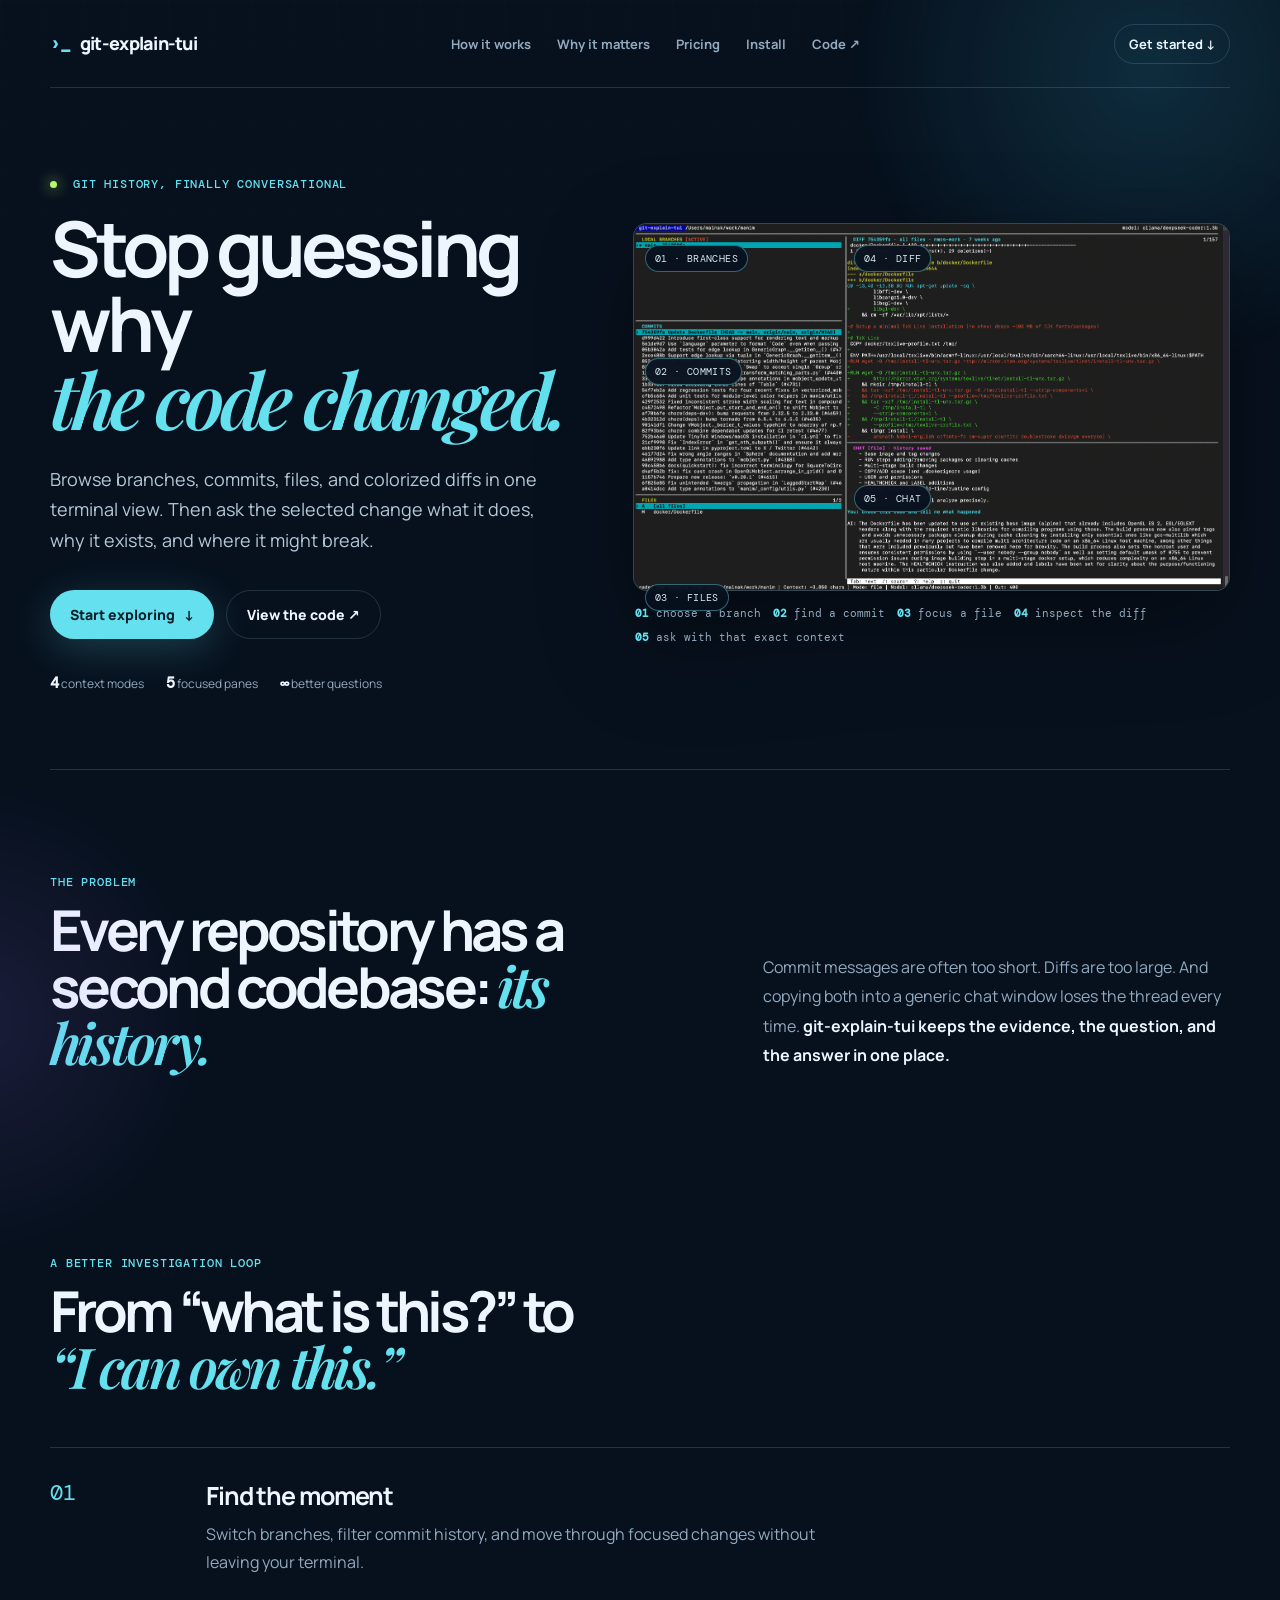
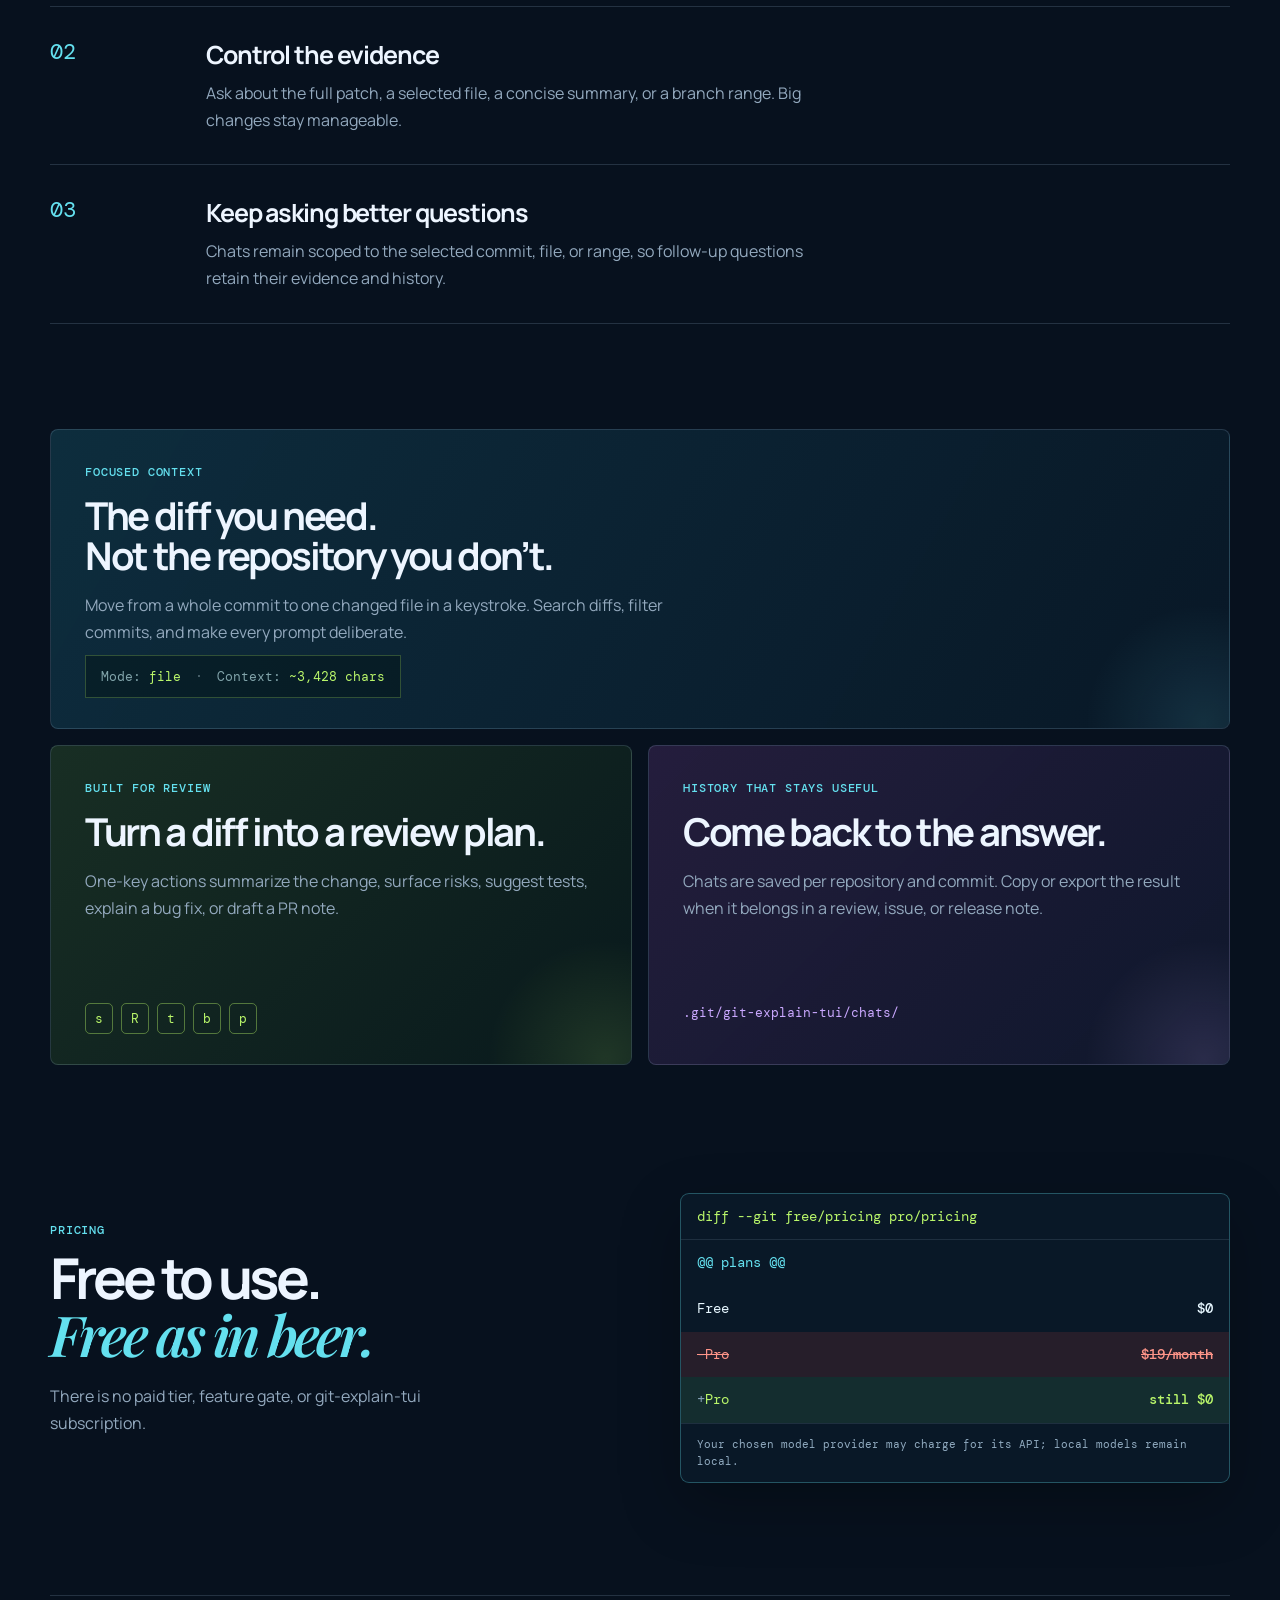
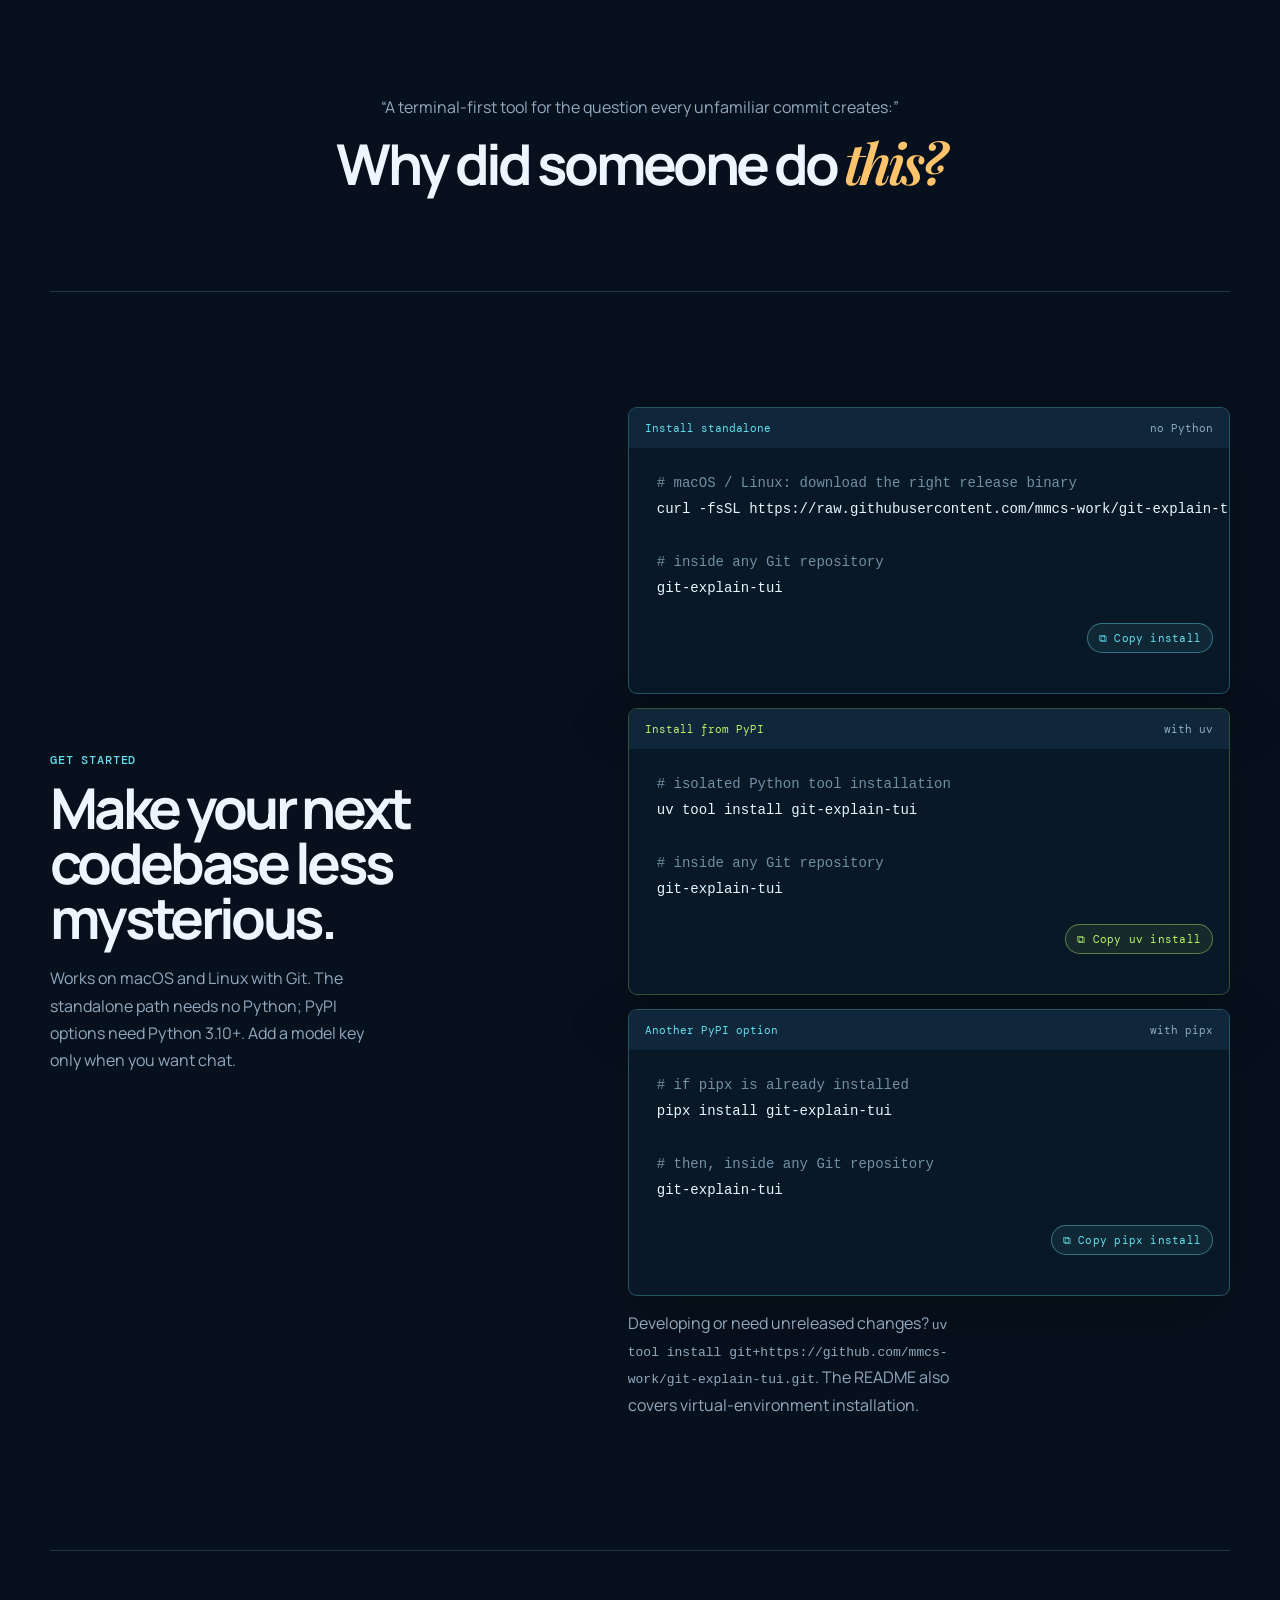
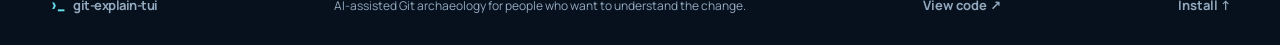
==== commit 19d49f4d: "docs: link GitHub source from landing page" ====
--- a/docs/index.html
+++ b/docs/index.html
@@ -24,6 +24,7 @@
         <a href="#features">Why it matters</a>
         <a href="#pricing">Pricing</a>
         <a href="#install">Install</a>
+        <a href="https://github.com/mmcs-work/git-explain-tui">Code ↗</a>
       </nav>
       <a class="header-link" href="#install">Get started <span aria-hidden="true">↓</span></a>
     </header>
@@ -40,7 +41,7 @@
           </p>
           <div class="hero-actions">
             <a class="button button-primary" href="#install">Start exploring <span aria-hidden="true">↓</span></a>
-            <a class="button button-quiet" href="#workflow">See the workflow</a>
+            <a class="button button-quiet" href="https://github.com/mmcs-work/git-explain-tui">View the code ↗</a>
           </div>
           <div class="proof-row" aria-label="Product highlights">
             <span><b>4</b> context modes</span>
@@ -133,7 +134,7 @@
           <p>There is no paid tier, feature gate, or git-explain-tui subscription.</p>
         </div>
         <div class="pricing-diff" aria-label="Free and Pro both cost zero dollars">
-          <div class="diff-file">diff --git a/pricing b/pricing</div>
+          <div class="diff-file">diff --git free/pricing pro/pricing</div>
           <div class="diff-hunk">@@ plans @@</div>
           <div class="price-row"><span>Free</span><strong>$0</strong></div>
           <div class="price-row removed"><span>Pro</span><strong>$19/month</strong></div>
@@ -192,6 +193,7 @@
     <footer class="shell footer">
       <a class="brand" href="#top"><span class="brand-mark">›_</span> git-explain-tui</a>
       <p>AI-assisted Git archaeology for people who want to understand the change.</p>
+      <a href="https://github.com/mmcs-work/git-explain-tui">View code ↗</a>
       <a href="#install">Install <span aria-hidden="true">↑</span></a>
     </footer>
     <script src="site.js"></script>
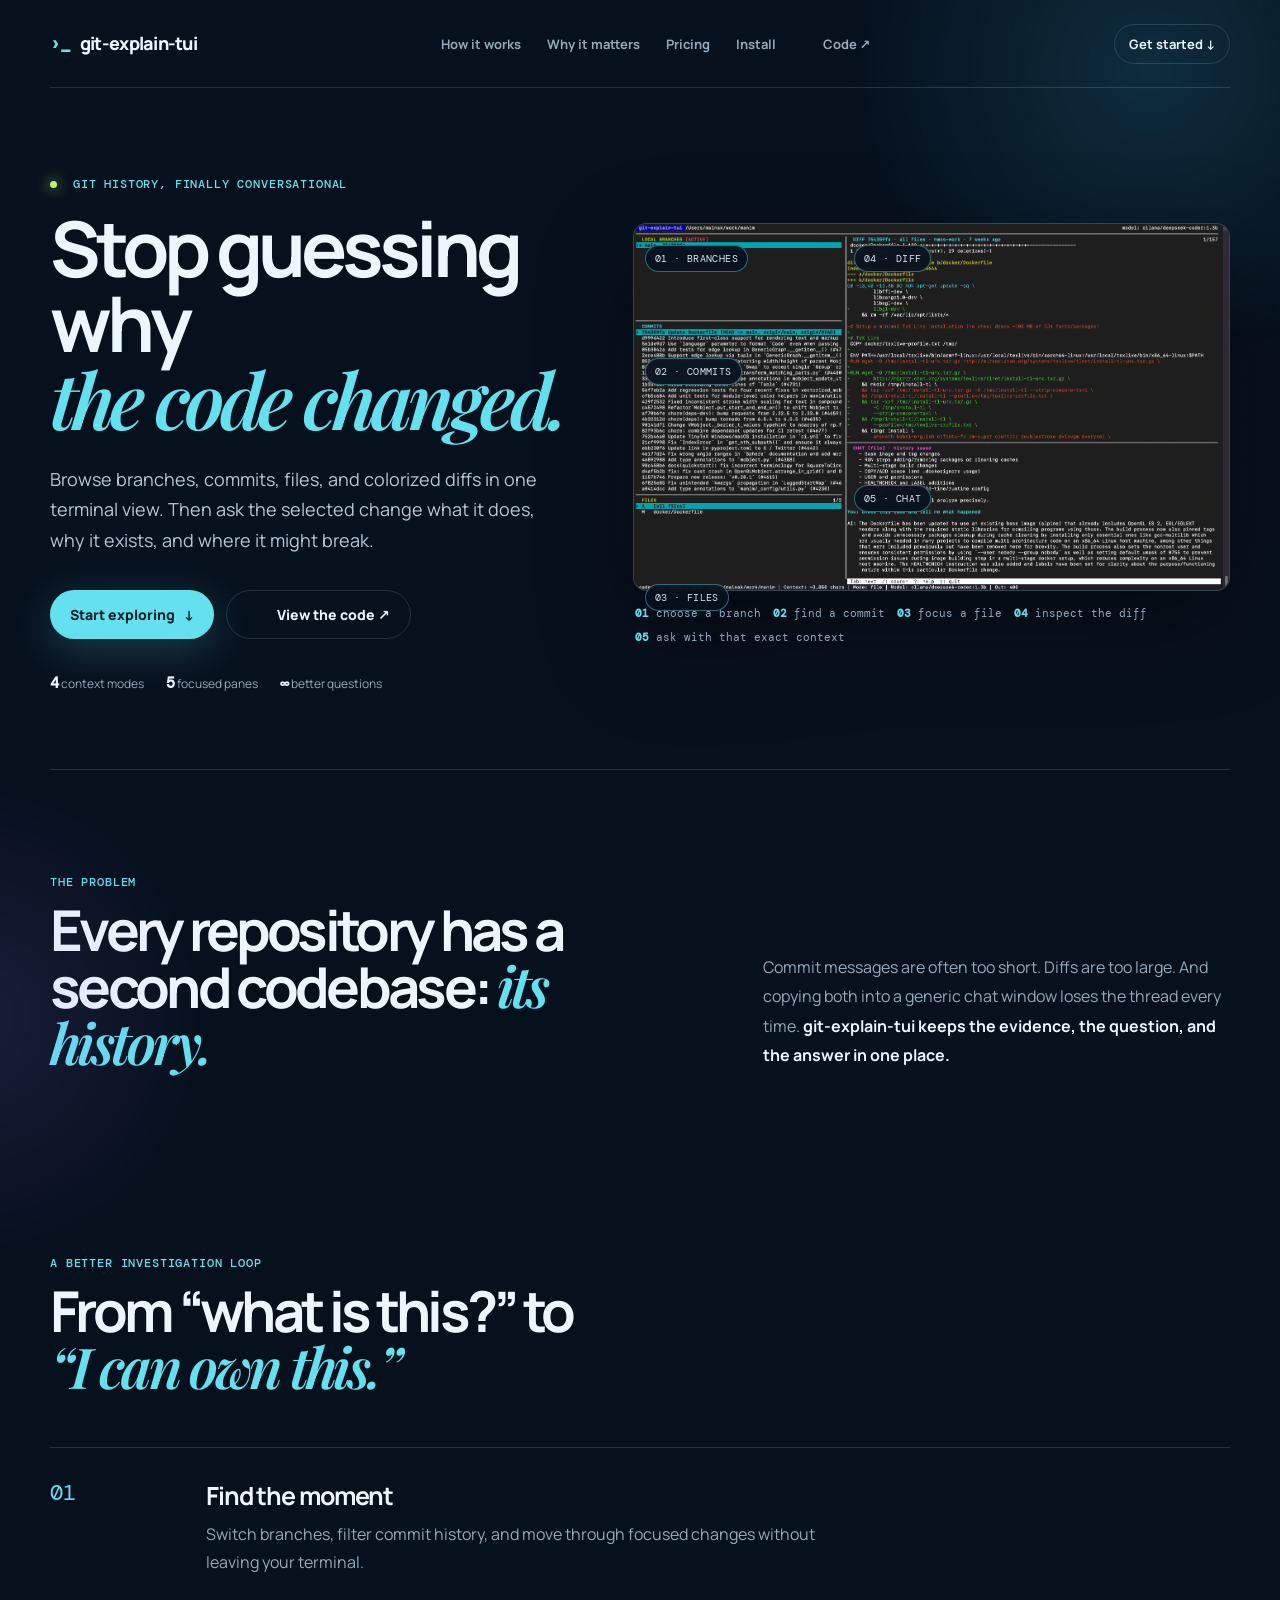
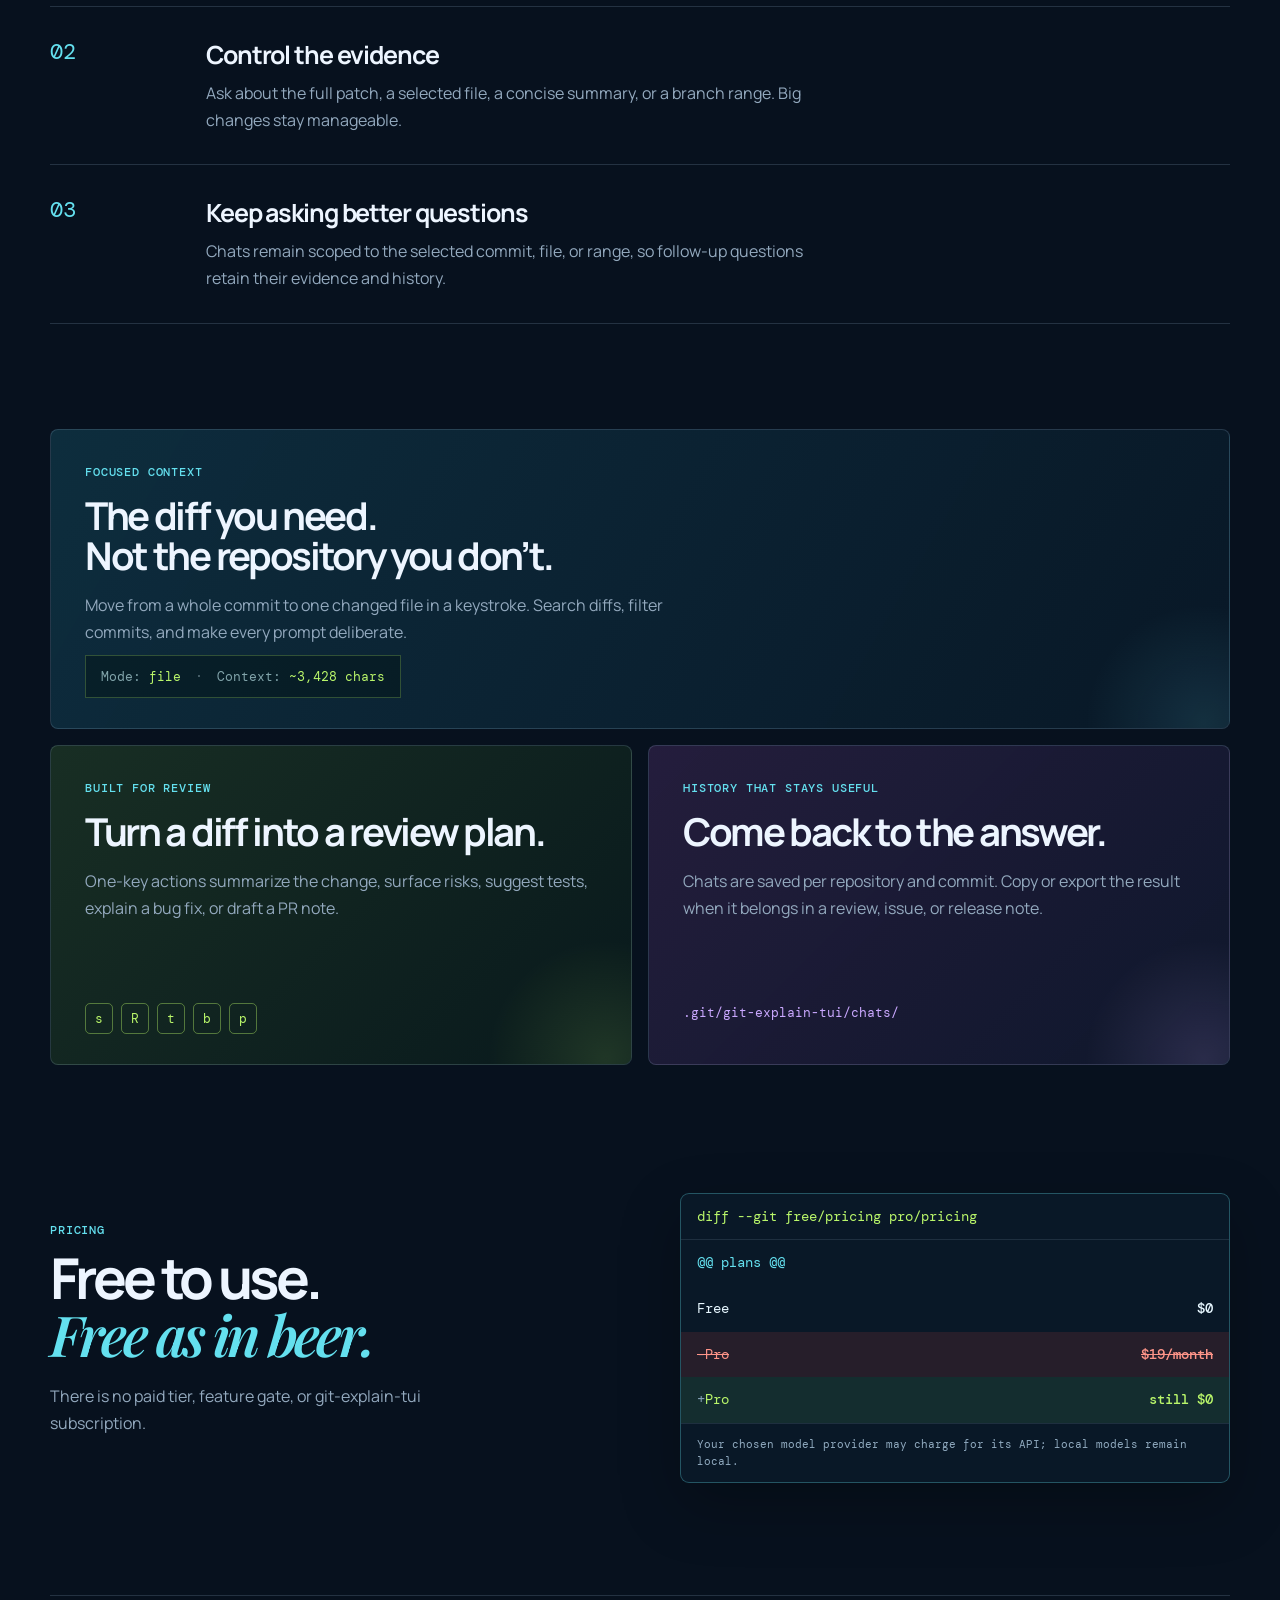
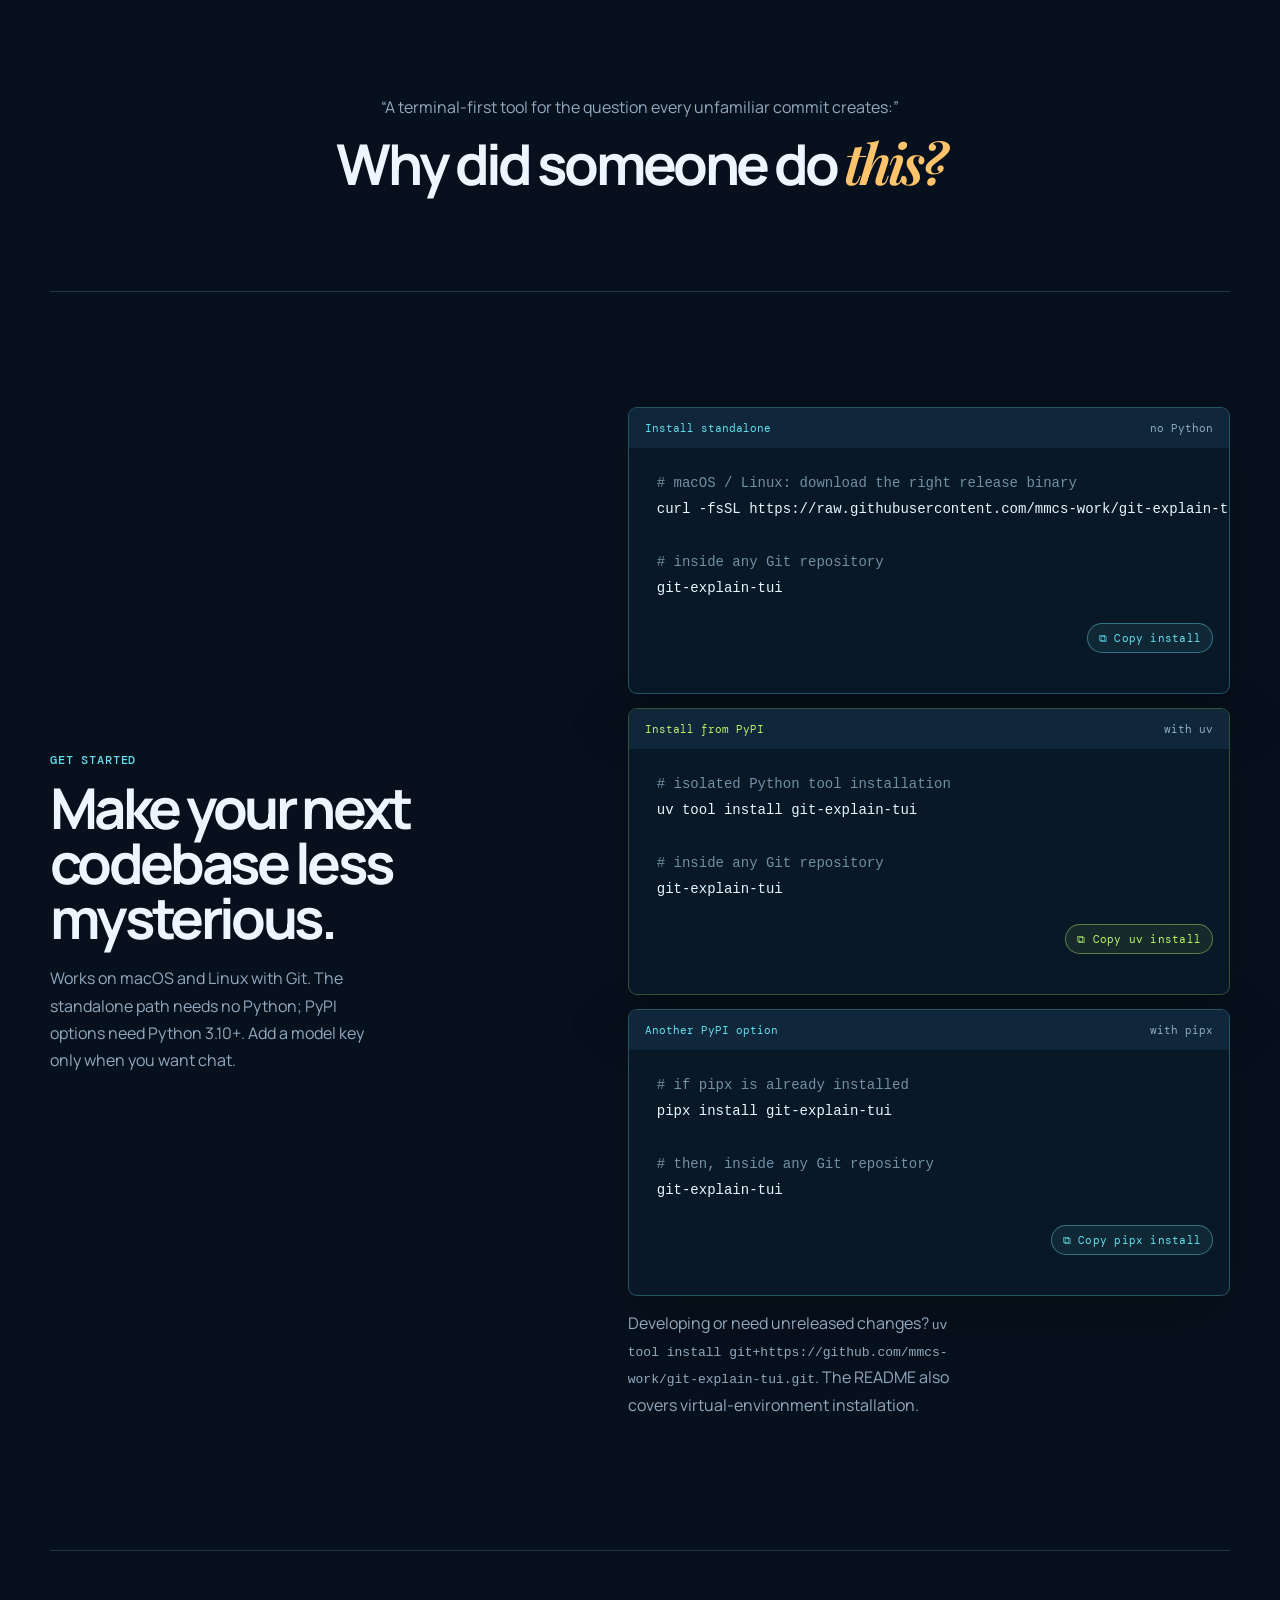
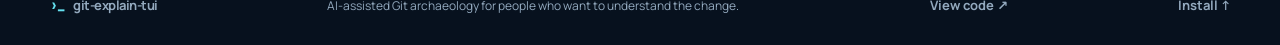
==== commit bc879c37: "docs: add GitHub marks to source links" ====
--- a/docs/index.html
+++ b/docs/index.html
@@ -24,7 +24,7 @@
         <a href="#features">Why it matters</a>
         <a href="#pricing">Pricing</a>
         <a href="#install">Install</a>
-        <a href="https://github.com/mmcs-work/git-explain-tui">Code ↗</a>
+        <a href="https://github.com/mmcs-work/git-explain-tui"><img class="github-mark" src="https://github.githubassets.com/images/modules/logos_page/GitHub-Mark.png" alt="" aria-hidden="true" />Code ↗</a>
       </nav>
       <a class="header-link" href="#install">Get started <span aria-hidden="true">↓</span></a>
     </header>
@@ -41,7 +41,7 @@
           </p>
           <div class="hero-actions">
             <a class="button button-primary" href="#install">Start exploring <span aria-hidden="true">↓</span></a>
-            <a class="button button-quiet" href="https://github.com/mmcs-work/git-explain-tui">View the code ↗</a>
+            <a class="button button-quiet" href="https://github.com/mmcs-work/git-explain-tui"><img class="github-mark" src="https://github.githubassets.com/images/modules/logos_page/GitHub-Mark.png" alt="" aria-hidden="true" />View the code ↗</a>
           </div>
           <div class="proof-row" aria-label="Product highlights">
             <span><b>4</b> context modes</span>
@@ -193,7 +193,7 @@
     <footer class="shell footer">
       <a class="brand" href="#top"><span class="brand-mark">›_</span> git-explain-tui</a>
       <p>AI-assisted Git archaeology for people who want to understand the change.</p>
-      <a href="https://github.com/mmcs-work/git-explain-tui">View code ↗</a>
+      <a href="https://github.com/mmcs-work/git-explain-tui"><img class="github-mark" src="https://github.githubassets.com/images/modules/logos_page/GitHub-Mark.png" alt="" aria-hidden="true" />View code ↗</a>
       <a href="#install">Install <span aria-hidden="true">↑</span></a>
     </footer>
     <script src="site.js"></script>
--- a/docs/site.css
+++ b/docs/site.css
@@ -12,7 +12,7 @@
 .site-header { height:88px; display:flex; align-items:center; justify-content:space-between; position:relative; z-index:1; border-bottom:1px solid var(--line); }
 .brand { color:var(--ink); font-weight:800; text-decoration:none; letter-spacing:-.04em; font-size:18px; }
 .brand-mark { color:var(--cyan); font-family:"DM Mono",monospace; margin-right:6px; }
-nav { display:flex; gap:26px; } nav a,.header-link,.footer a { color:var(--muted); text-decoration:none; font-size:13px; font-weight:700; } nav a:hover,.header-link:hover,.footer a:hover { color:var(--cyan); }
+nav { display:flex; gap:26px; } nav a,.header-link,.footer a { color:var(--muted); text-decoration:none; font-size:13px; font-weight:700; } nav a:hover,.header-link:hover,.footer a:hover { color:var(--cyan); }.github-mark { width:15px; height:15px; margin-right:6px; vertical-align:-2px; filter:invert(1); opacity:.82; } a:hover .github-mark { opacity:1; }
 .header-link { color:var(--ink); border:1px solid var(--line); border-radius:999px; padding:10px 14px; }
 .hero { min-height:680px; display:grid; grid-template-columns:1fr 1.1fr; gap:40px; align-items:center; padding:88px 0 76px; position:relative; }
 .eyebrow,.section-kicker,.feature-label { color:var(--cyan); font-family:"DM Mono",monospace; font-size:12px; font-weight:500; letter-spacing:.07em; text-transform:uppercase; }
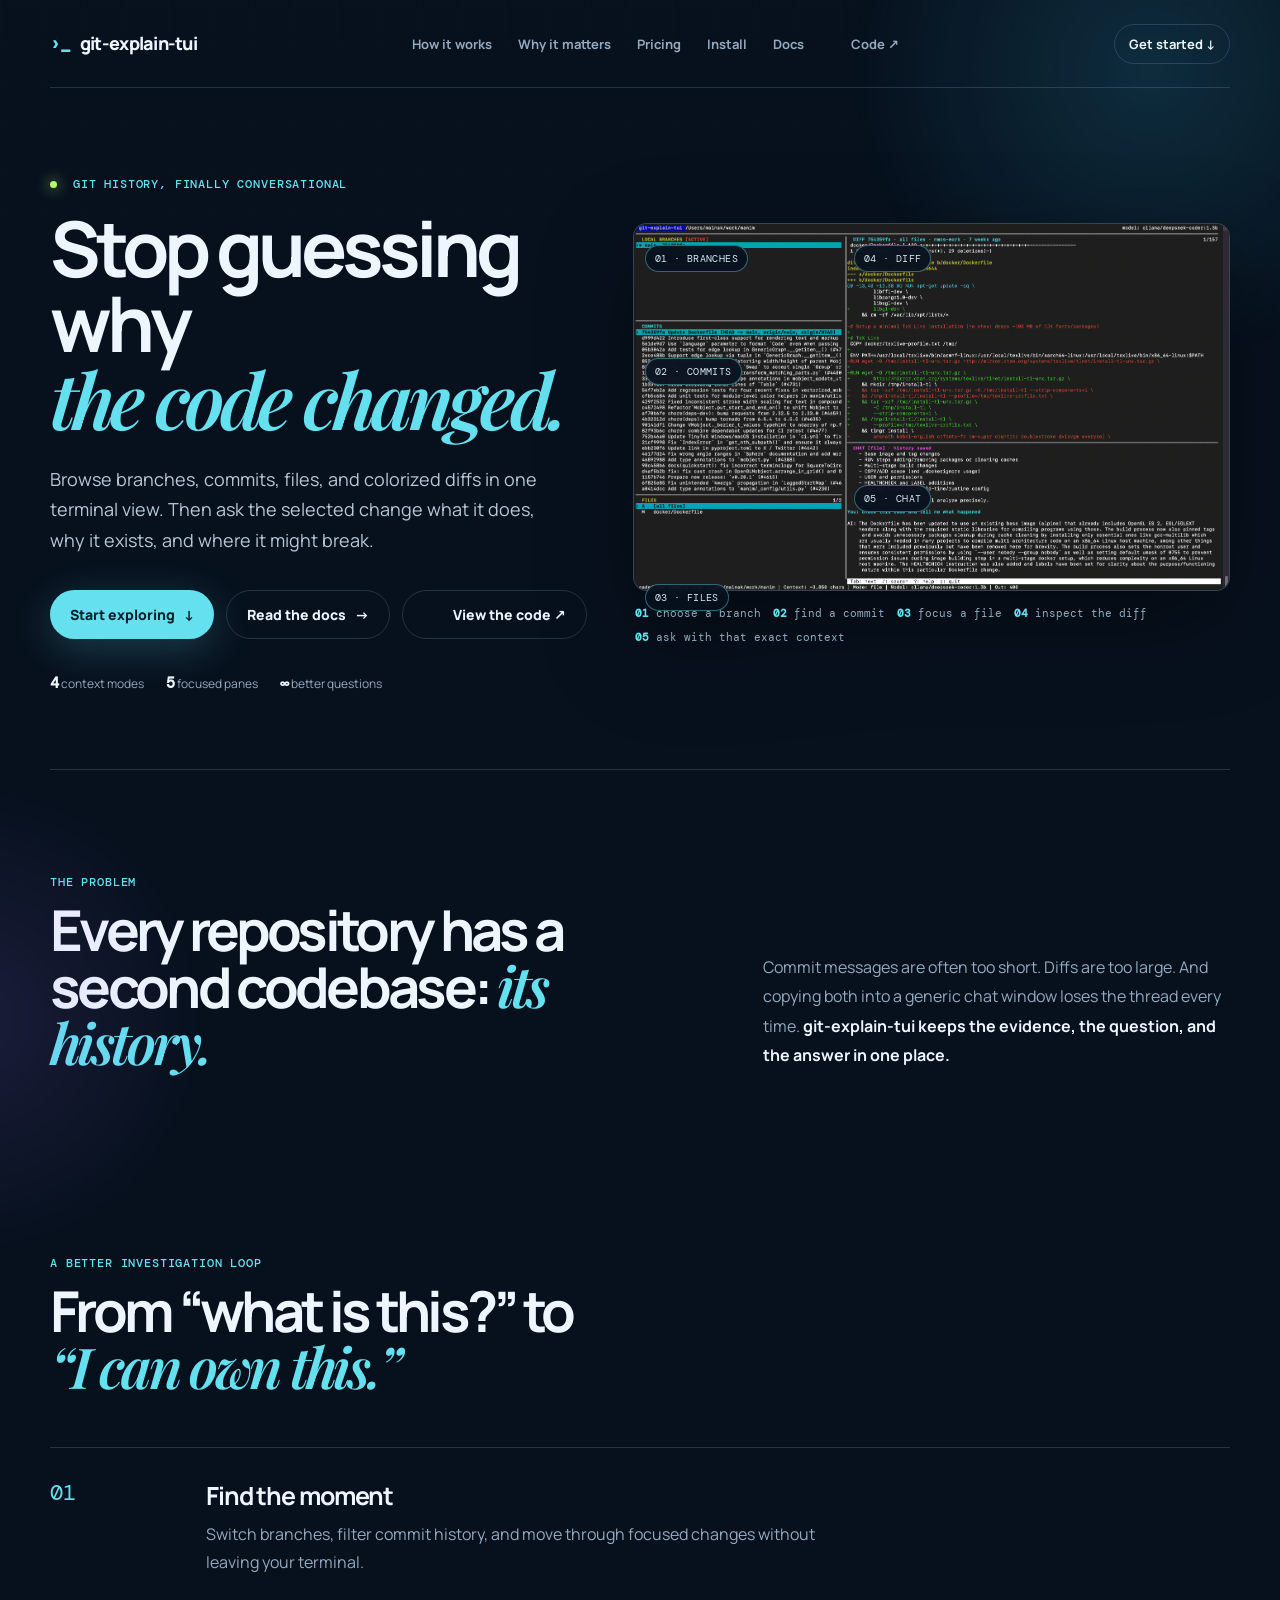
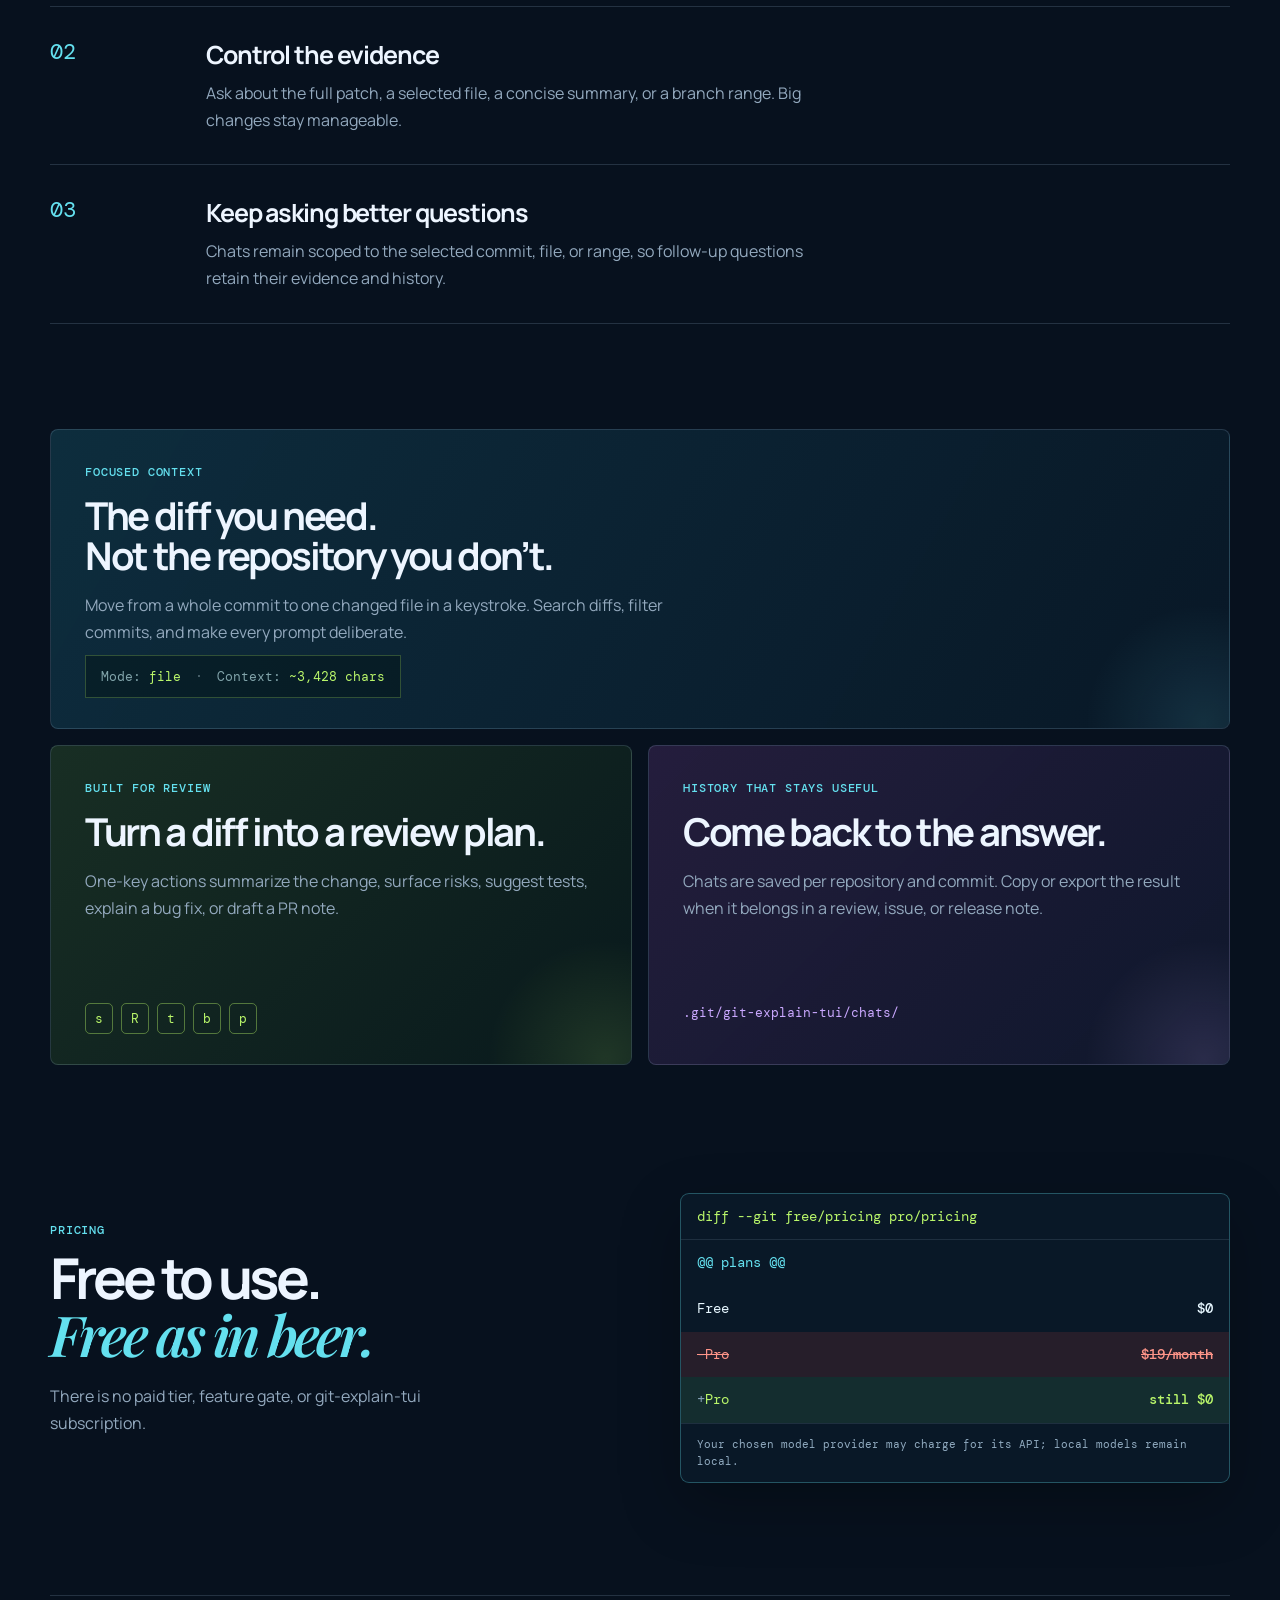
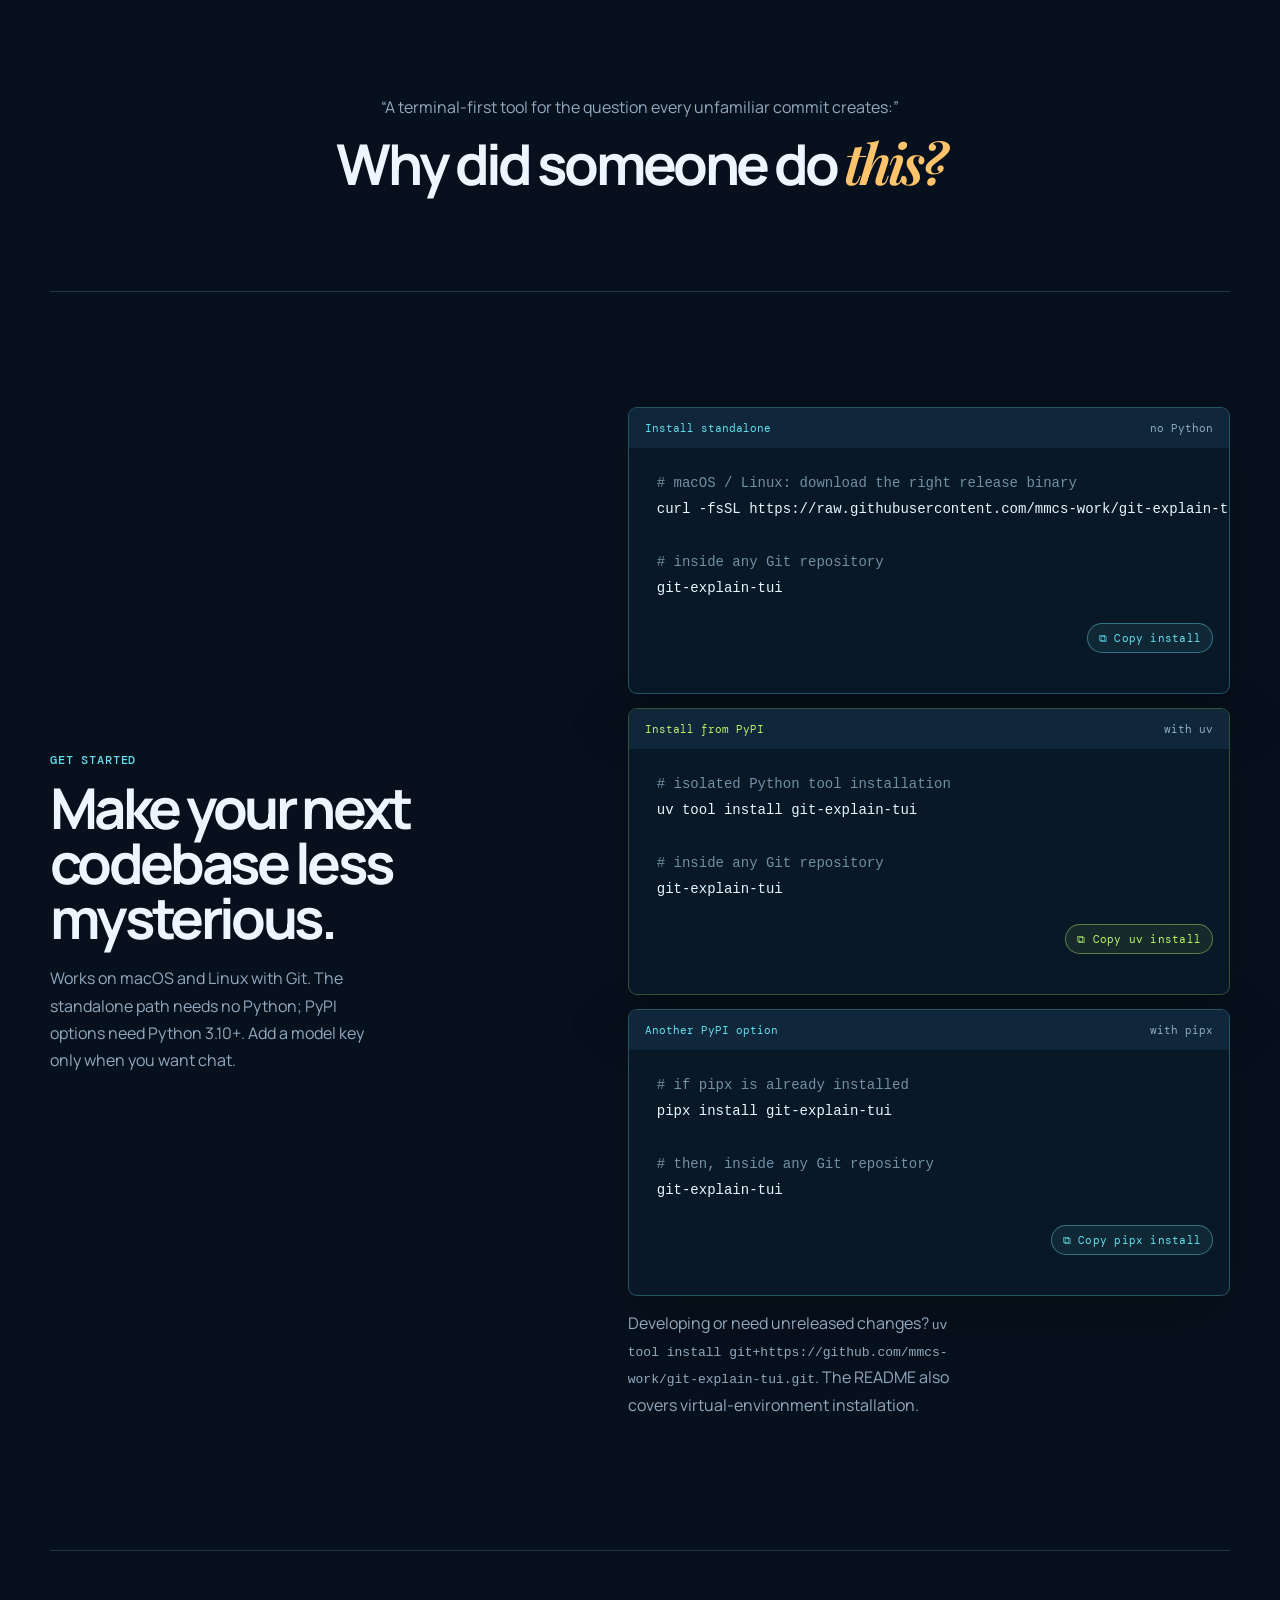
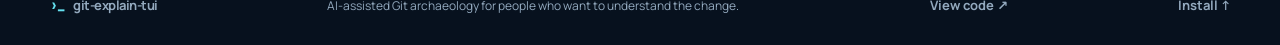
==== commit 9ba9210c: "docs: add searchable documentation guide" ====
--- a/docs/index.html
+++ b/docs/index.html
@@ -24,6 +24,7 @@
         <a href="#features">Why it matters</a>
         <a href="#pricing">Pricing</a>
         <a href="#install">Install</a>
+        <a href="guide/">Docs</a>
         <a href="https://github.com/mmcs-work/git-explain-tui"><img class="github-mark" src="https://github.githubassets.com/images/modules/logos_page/GitHub-Mark.png" alt="" aria-hidden="true" />Code ↗</a>
       </nav>
       <a class="header-link" href="#install">Get started <span aria-hidden="true">↓</span></a>
@@ -41,6 +42,7 @@
           </p>
           <div class="hero-actions">
             <a class="button button-primary" href="#install">Start exploring <span aria-hidden="true">↓</span></a>
+            <a class="button button-quiet" href="guide/">Read the docs <span aria-hidden="true">→</span></a>
             <a class="button button-quiet" href="https://github.com/mmcs-work/git-explain-tui"><img class="github-mark" src="https://github.githubassets.com/images/modules/logos_page/GitHub-Mark.png" alt="" aria-hidden="true" />View the code ↗</a>
           </div>
           <div class="proof-row" aria-label="Product highlights">
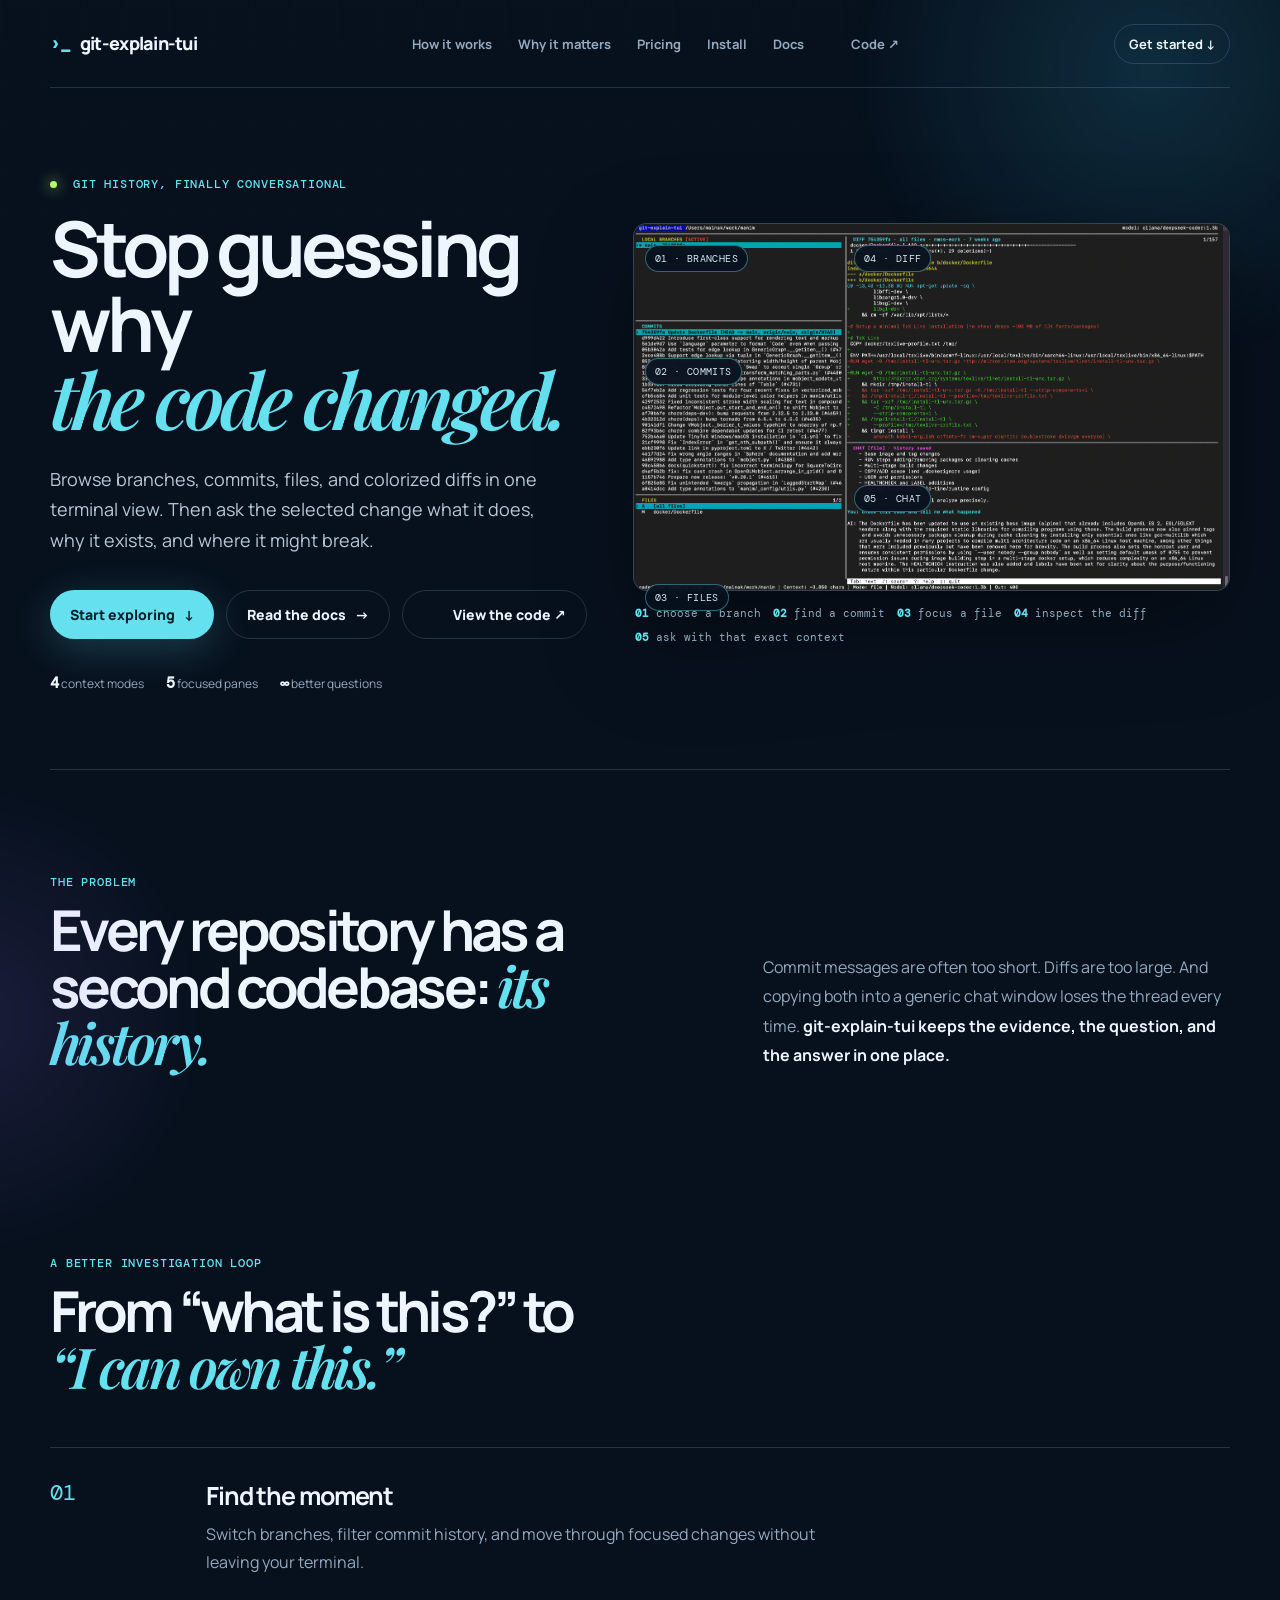
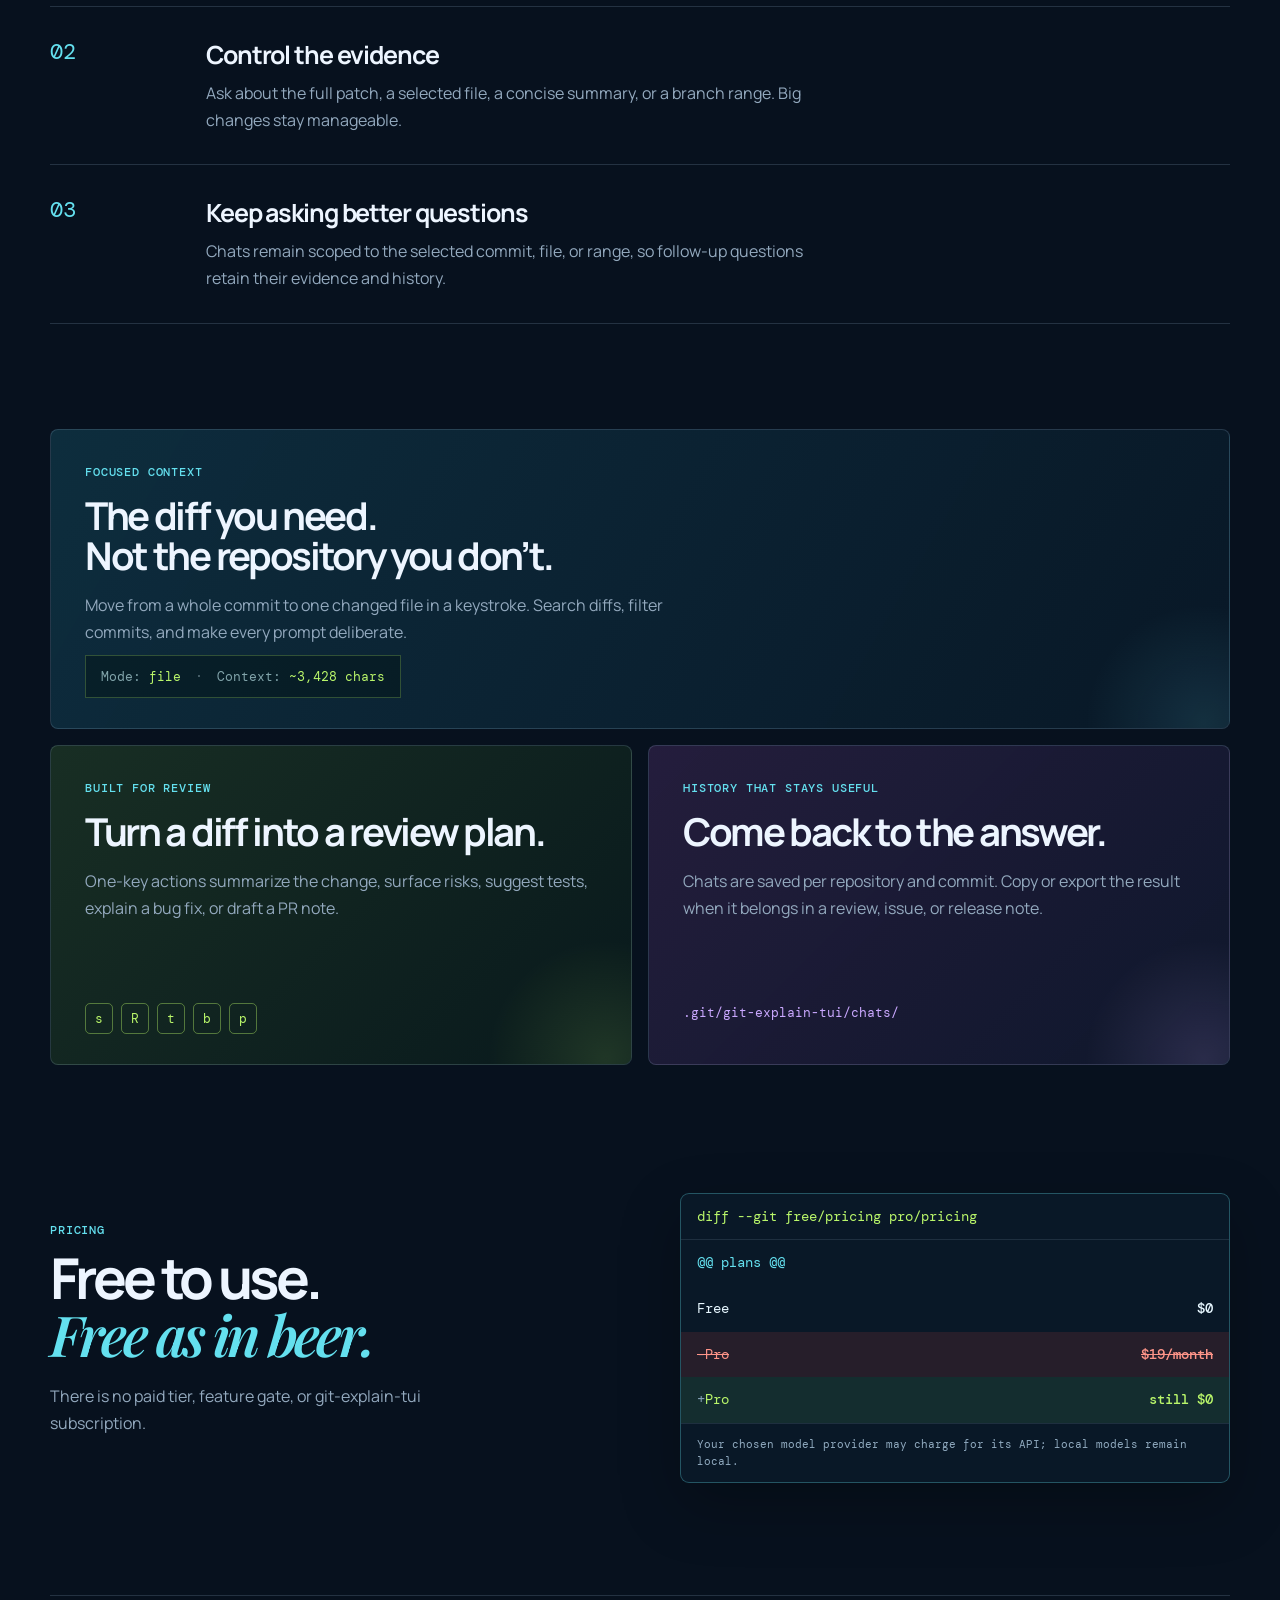
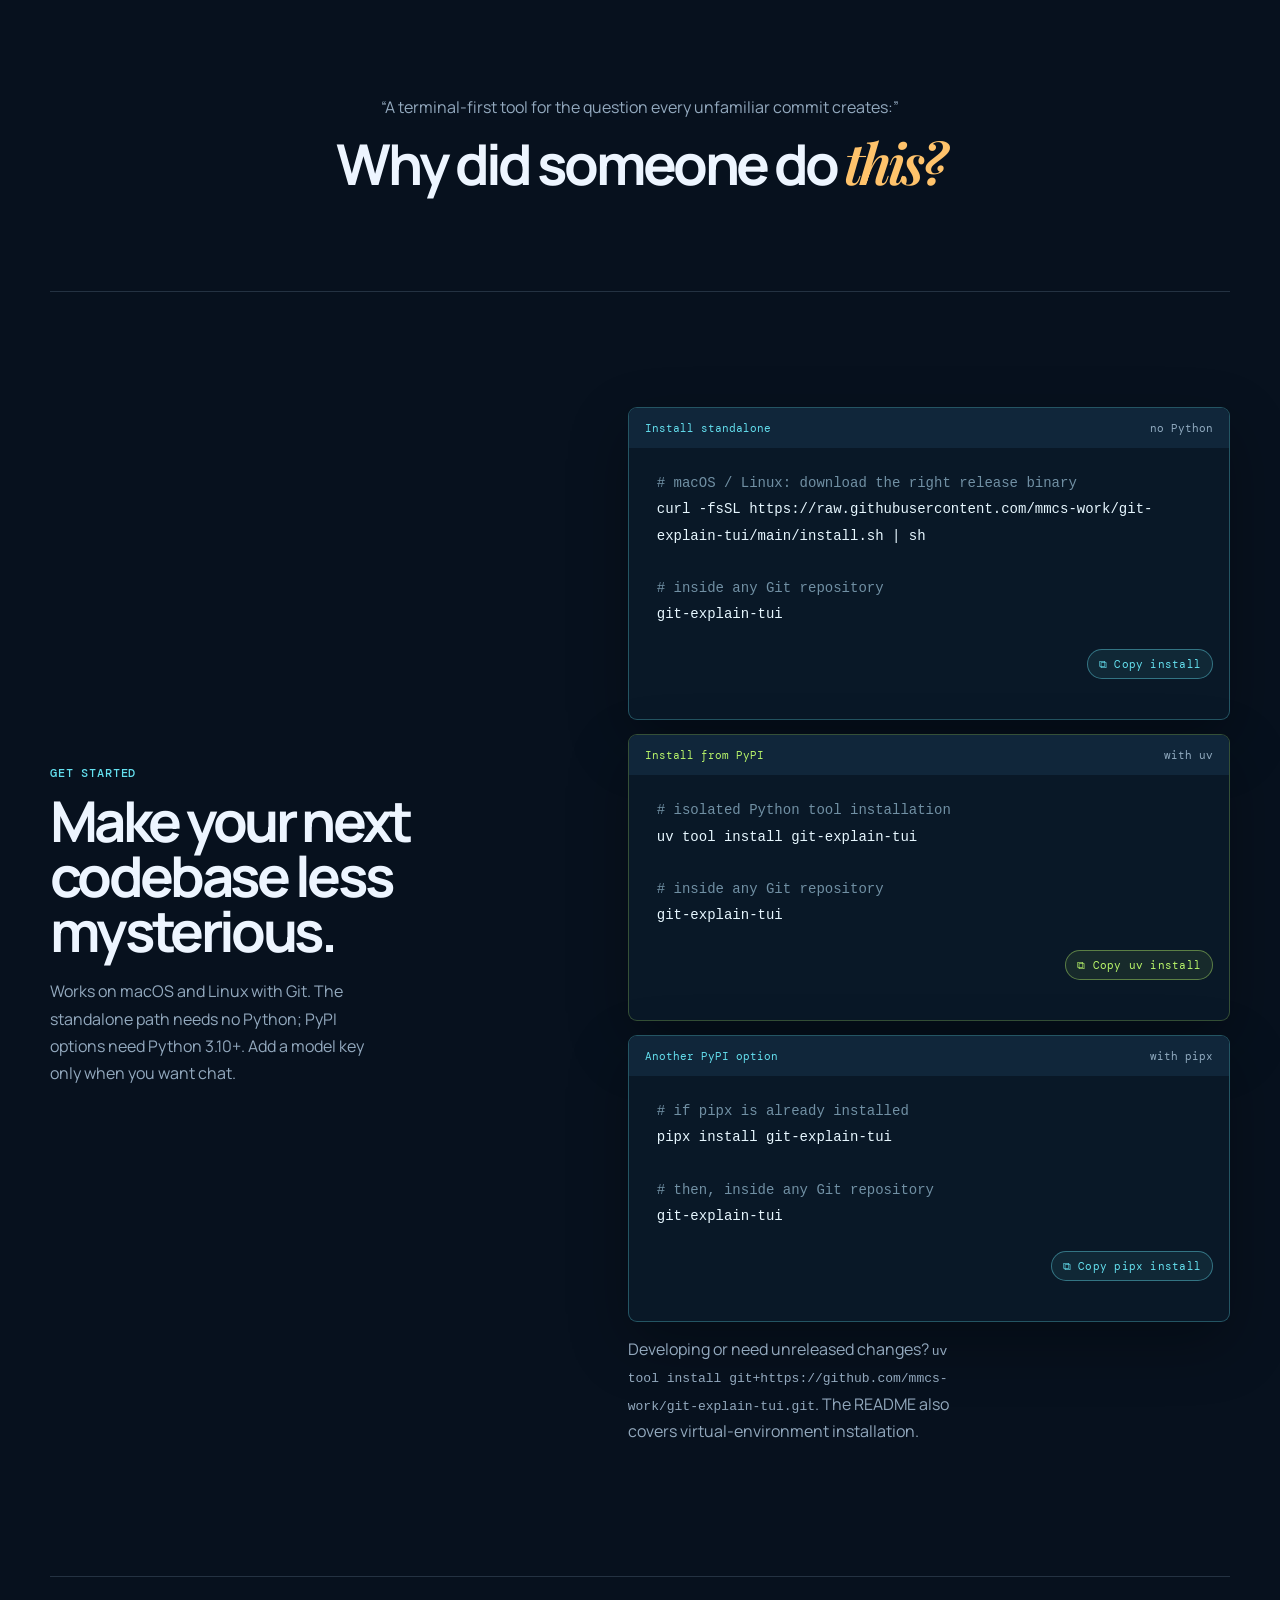
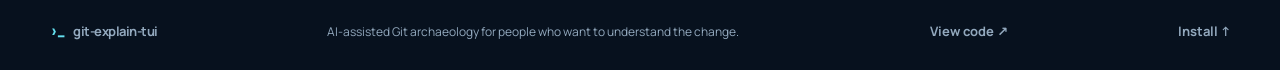
==== commit 19601860: "docs: wrap install commands within cards" ====
--- a/docs/index.html
+++ b/docs/index.html
@@ -10,6 +10,7 @@
     <meta name="theme-color" content="#08111f" />
     <title>git-explain-tui — ask your Git history</title>
     <link rel="stylesheet" href="site.css" />
+    <link rel="stylesheet" href="site-fixes.css" />
   </head>
   <body>
     <div class="glow glow-one" aria-hidden="true"></div>
--- a/docs/site-fixes.css
+++ b/docs/site-fixes.css
@@ -0,0 +1,8 @@
+/* Keep installation commands readable at every viewport width.  CSS wrapping
+   changes only their visual layout; the Copy button still reads the original text. */
+.install-card pre {
+  overflow-x: hidden;
+  white-space: pre-wrap;
+  overflow-wrap: anywhere;
+  word-break: break-word;
+}
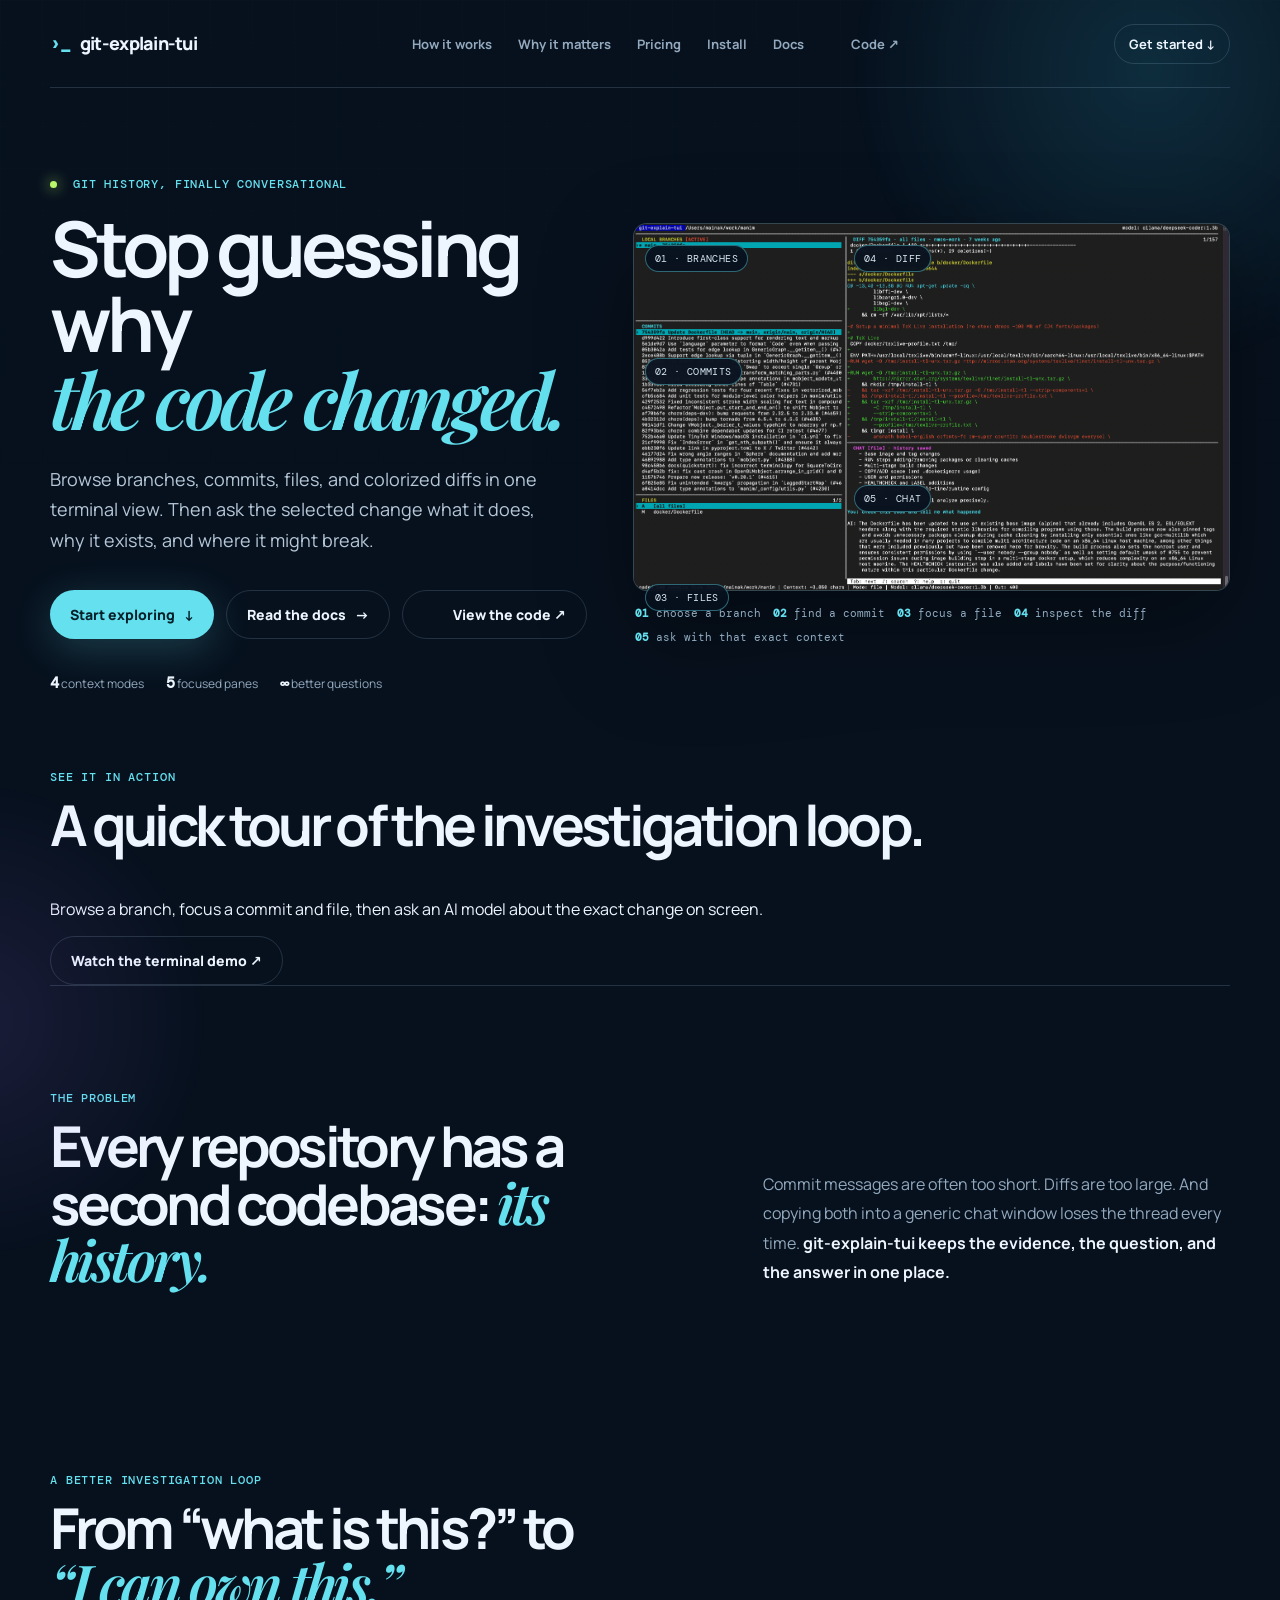
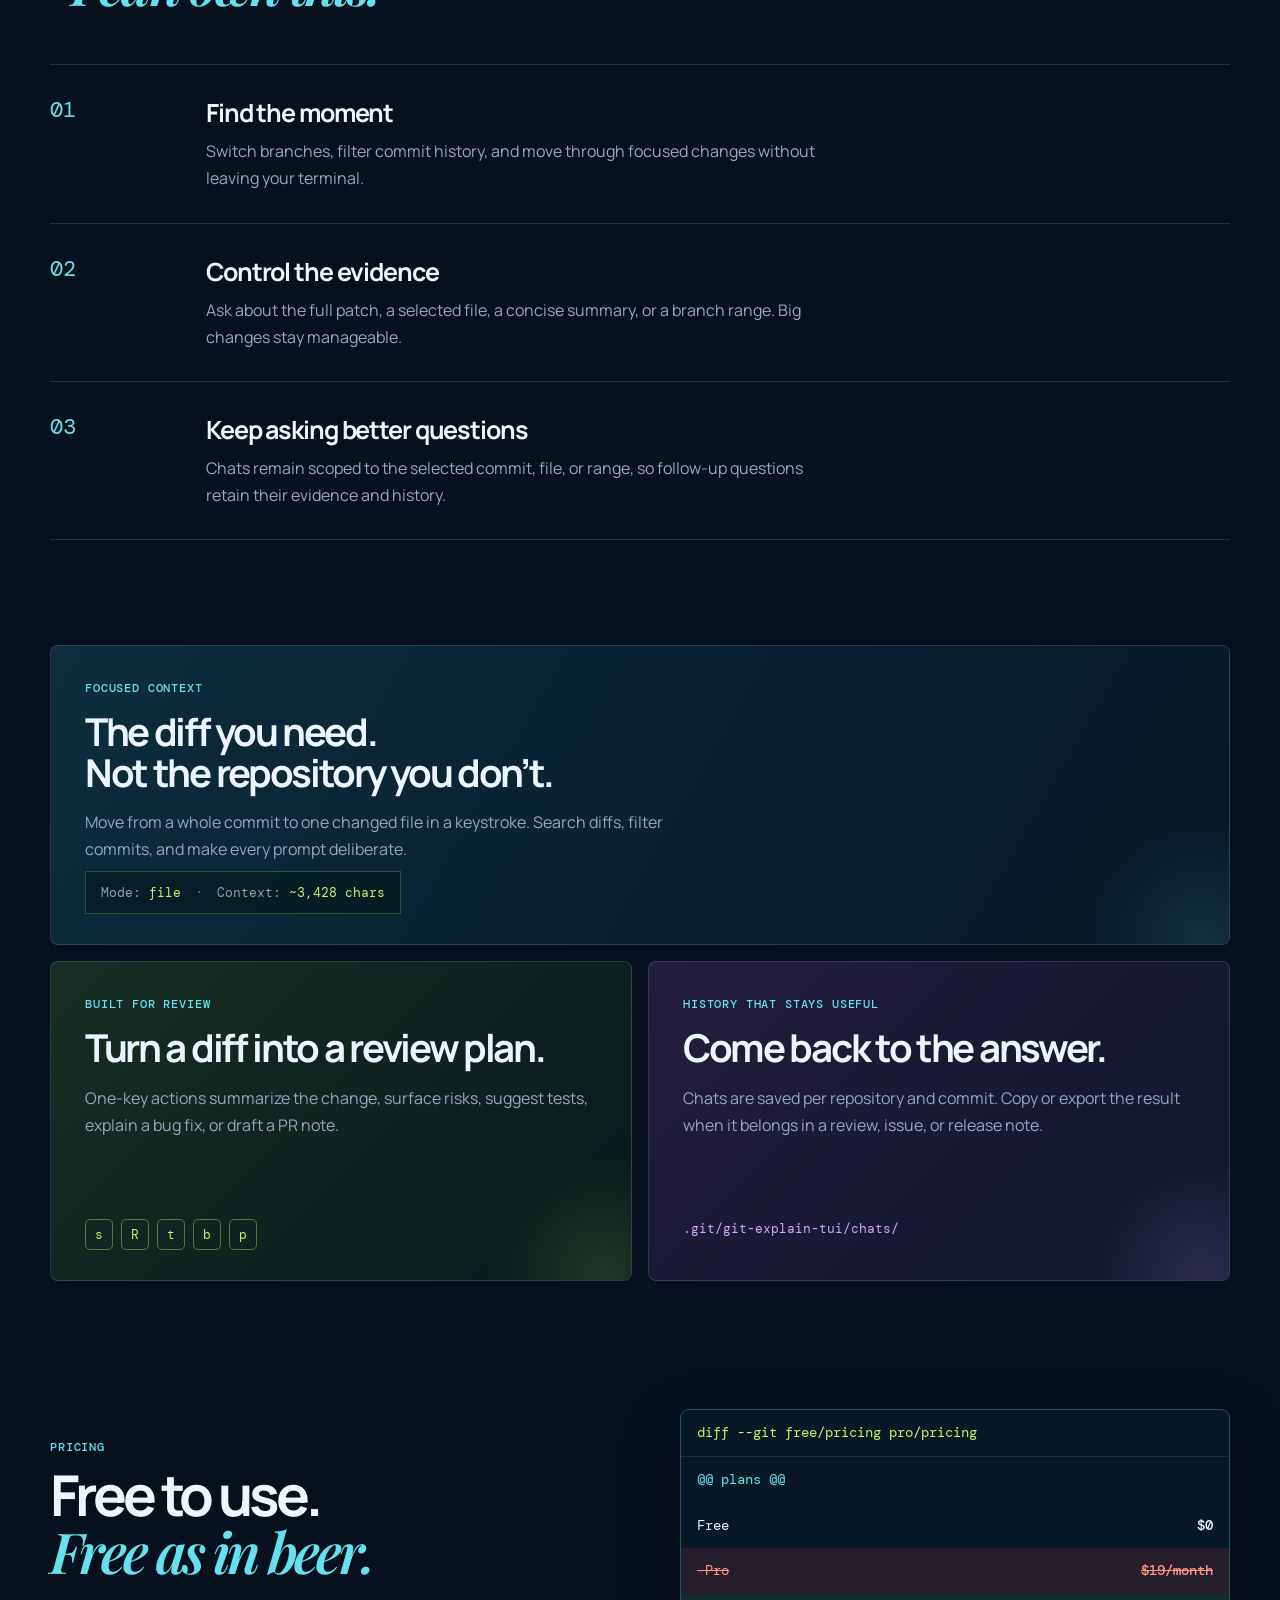
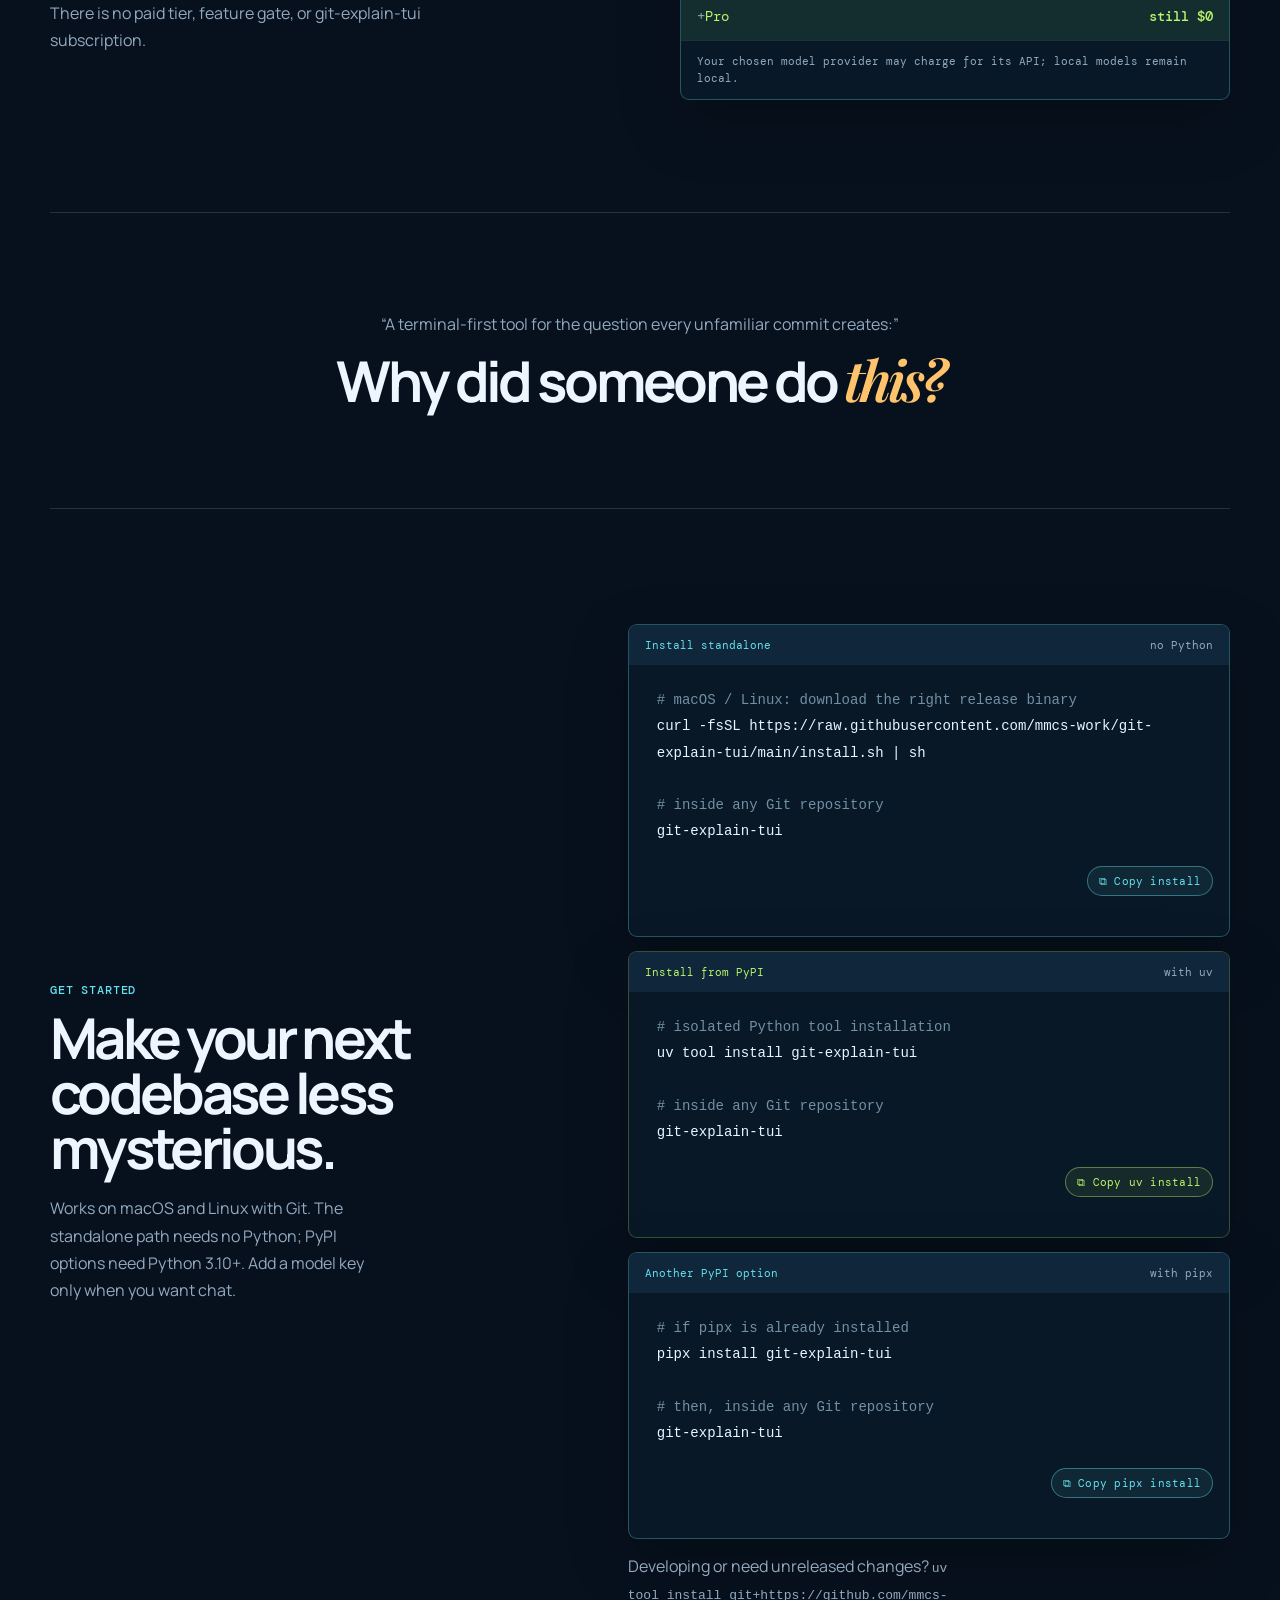
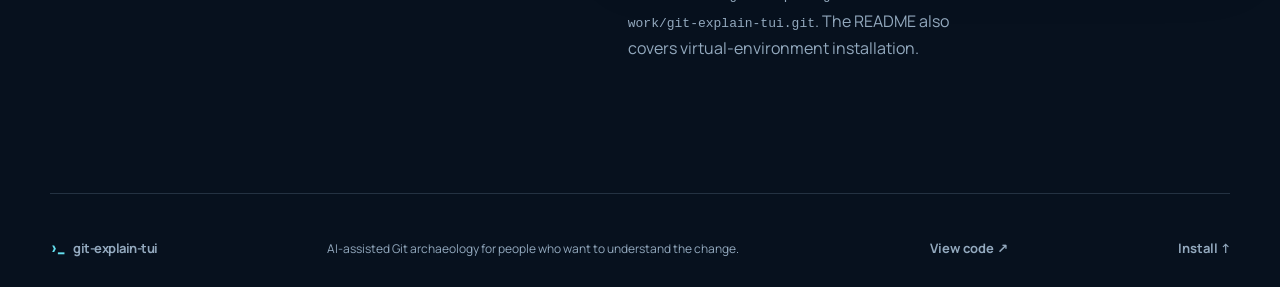
==== commit b7c4c6e5: "docs: add asciinema demo recording" ====
--- a/docs/index.html
+++ b/docs/index.html
@@ -66,6 +66,13 @@
             <span><b>05</b> ask with that exact context</span>
           </p>
         </div>
+      </section>
+
+      <section class="demo shell" id="demo" aria-labelledby="demo-title">
+        <p class="section-kicker">See it in action</p>
+        <h2 id="demo-title">A quick tour of the investigation loop.</h2>
+        <p>Browse a branch, focus a commit and file, then ask an AI model about the exact change on screen.</p>
+        <a class="button button-quiet" href="https://asciinema.org/a/ZhtKH5TNaXpxT9NU">Watch the terminal demo ↗</a>
       </section>
 
       <section class="thesis shell">
